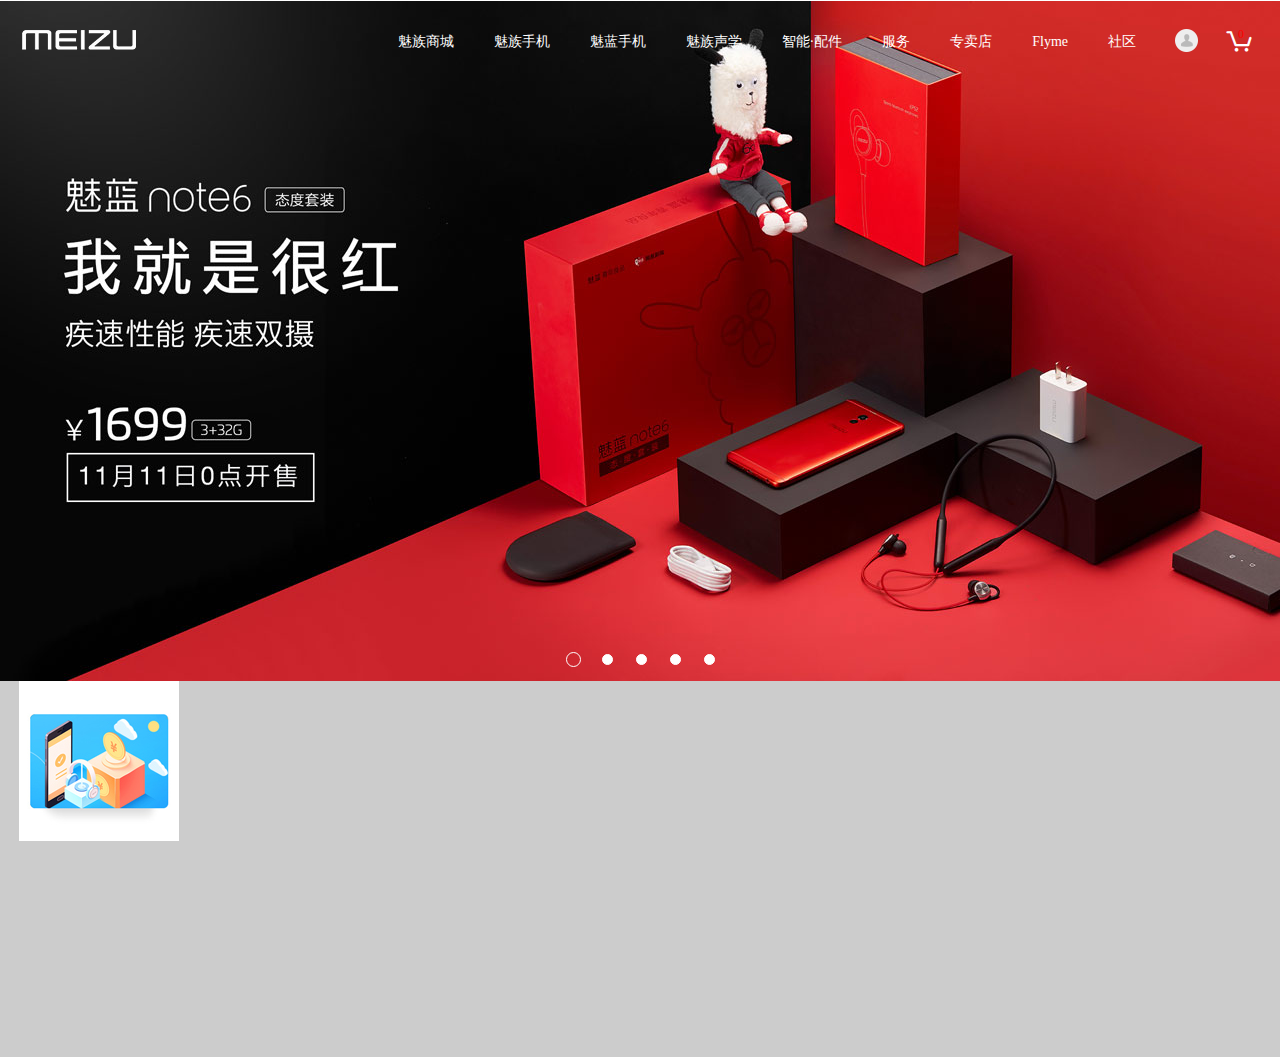
==== meizu/index.html @ d99a6452 "11.14" ====
<!DOCTYPE html>
<html>
	<head>
		<meta charset="UTF-8">
		<title>魅族官网-魅族智能手机官方网站</title>
		<link rel="stylesheet" type="text/css" href="css/index.css"/>
		<link rel="stylesheet" type="text/css" href="iconfont/iconfont.css">
	</head>
	<body>
		<!--banner-->
		<div id="banner">
			<div class="banner_con">
				<div id="banner_yd">
					<a href="#">
						<img src="images/banner1.jpg" alt="" />
					</a>
					<a href="#">
						<img src="images/banner2.jpg" alt=""/>
					</a>
					<a href="#">
						<img src="images/banner3.jpg" alt="" />
					</a>
					<a href="#">
						<img src="images/banner4.jpg" alt=""/>
					</a>
					<a href="#">
						<img src="images/banner5.jpg" alt="" />
					</a>
					<a href="#">
						<img src="images/banner1.jpg" alt="" />
					</a>
				</div>
				<div class="pagination">
					<span></span>
					<span></span>
					<span></span>
					<span></span>
					<span></span>
				</div>
				<div id="banner_nav">
					<h1 id="logo">
						<a href="#">
							<img src="images/logo.png" alt="" />
						</a>
					</h1>
					<ul id="nav">
						<li><a href="#">魅族商城</a></li>
						<li><a href="#">魅族手机</a></li>
						<li><a href="#">魅蓝手机</a></li>
						<li><a href="#">魅族声学</a></li>
						<li><a href="#">智能·配件</a></li>
						<li><a href="#">服务</a></li>
						<li><a href="#">专卖店</a></li>
						<li><a href="#">Flyme</a></li>
						<li><a href="#">社区</a></li>
					</ul>
					<div id="denglu">
						<a href="#">
							<img src="images/icon-user_90e5951.png" alt="" />
						</a>
					</div>
					<div id="shopcar">
						<a href="#">
							<i class="iconfont icon-gouwuche"></i>
							<em>0</em>
						</a>
					</div>
				</div>
			</div>
		</div>
		<!--con1-->
		<div id="con1">
			<div class="con1_con">
				<div id="con1_zjj">
					<img src="images/zjj.jpg" alt="" />
				</div>
			</div>
		</div>
	</body>
</html>
<script src="js/sport5.js"></script>
<script>
	var pa=document.getElementsByClassName("pagination")[0];
	var sp=pa.getElementsByTagName("span");
	var byd=document.getElementById("banner_yd");
	var time=null;
	var index=0;
	sp[0].className="visible";
	timer = setInterval(autoPlay,7000);
	function autoPlay(){
		index++;
 		startMove( byd , { "left" : -index*1920-339 },function(){
 			if( index == 5 ||byd.offsetLeft<=-9939){
 				byd.style.left = "-339px";
 				index = 0;
 			}
 		} );
 		for( var i = 0 ; i < sp.length ; i++ ){
 			sp[i].className = "";
 		}
 		//如果最后一张图进入可视区  让下标为0的文字高亮显示的
 		if(index>=5){
 			index=0;
 		}
 		sp[index].className = "visible";
 	}
</script>
---- meizu/css/index.css ----
@charset "UTF-8";

/*width:1242px*/

html,body,ul,li,ol,dl,dd,dt,p,h1,h2,h3,h4,h5,h6,form,fieldset,legend,img {
	margin: 0;
	padding: 0;
}

ul,ol,li {
	list-style: none;
}

a,u {
	text-decoration: none;
}

h1,h2,h3,h4,h5,h6 {
	font-size: 16px;
	font-weight: 100;
}

b,strong {
	font-weight: 100;
}

i,em {
	font-style: normal;
}

img {
	border: 0;
	display: block;
}

html,body {
	height: 100%;
}

.clearfix:after {
	content: ".";
	clear: both;
	height: 0;
	display: block;
	overflow: hidden;
	visibility: hidden;
}

.clearfix {
	zoom: 1;
}

html {
	background: #000;
}

.banner_con,.con1_con {
	width: 1242px;
	margin: 0 auto;
}


/*top*/

#banner {
	height: 680px;
	border-top: 1px solid #FFFFFF;
	overflow: hidden;
}

.banner_con {
	height: 679px;
	position: relative;
}

#banner_yd {
	position: absolute;
	width: 11520px;
	left: -339px;
}

#banner_yd a {
	display: block;
	float: left;
}

.banner_con #banner_nav {
	width: 1242px;
	height: 82px;
	position: absolute;
}

.banner_con #logo {
	display: block;
	width: 115px;
	height: 20px;
	position: absolute;
	left: 2px;
	top: 29px
}

.banner_con #logo a img {
	display: block;
	width: 100%;
	height: 100%;
	z-index: 20;
}

.banner_con #nav {
	position: absolute;
	right: 125px;
	top: 34px;
	height: 14px;
	float: right;
}

.banner_con #nav li {
	float: left;
}

.banner_con #nav li a {
	display: block;
	color: #fff;
	margin-left: 40px;
	height: 14px;
	font-size: 14px;
	line-height: 14px;
}

.banner_con #denglu {
	position: absolute;
	top: 28px;
	right: 64px;
	width: 22px;
	height: 22px;
}

.banner_con #shopcar {
	position: absolute;
	width: 23px;
	display: block;
	height: 21px;
	right: 12px;
	top: 26px;
}

.banner_con #shopcar a i {
	position: absolute;
	width: 23px;
	height: 21px;
	font-size: 26px;
	display: block;
	z-index: 20;
	color: #fff;
}

.banner_con #shopcar a em {
	font-size: 12px;
	position: absolute;
	top: 0;
	left: 12px;
	color: #ff0000;
}

.pagination {
	position: absolute;
	width: 520px;
	left: 365px;
	height: 20px;
	bottom: 13px;
}

.pagination span {
	position: absolute;
	bottom: 2px;
	display: block;
	width: 9px;
	height: 9px;
	border-radius: 50%;
	border: 1px solid #fff;
	background: #fff;
}

.pagination span:nth-of-type(1) {
	left: 184px;
}

.pagination span:nth-of-type(2) {
	left: 218px;
}

.pagination span:nth-of-type(3) {
	left: 252px;
}

.pagination span:nth-of-type(4) {
	left: 286px;
}

.pagination span:nth-of-type(5) {
	left: 320px;
}

.pagination .visible {
	width: 13px;
	height: 13px;
	border-radius: 50%;
	border: 1px solid #fff;
	background: rgba(0, 0, 0, 0);
	margin-left: -2px;
	margin-bottom: -2px;
}


/*con1*/
#con1{
	height: 376px;
	background: #ccc;
}
#con1 #con1_zjj{
	width: 160px;
	height: 160px;
}
---- meizu/iconfont/iconfont.css ----
@font-face {font-family: "iconfont";
  src: url('iconfont.eot?t=1510580355378'); /* IE9*/
  src: url('iconfont.eot?t=1510580355378#iefix') format('embedded-opentype'), /* IE6-IE8 */
  url('[data-uri]') format('woff'),
  url('iconfont.ttf?t=1510580355378') format('truetype'), /* chrome, firefox, opera, Safari, Android, iOS 4.2+*/
  url('iconfont.svg?t=1510580355378#iconfont') format('svg'); /* iOS 4.1- */
}

.iconfont {
  font-family:"iconfont" !important;
  font-size:16px;
  font-style:normal;
  -webkit-font-smoothing: antialiased;
  -moz-osx-font-smoothing: grayscale;
}

.icon-gouwuche:before { content: "\e606"; }
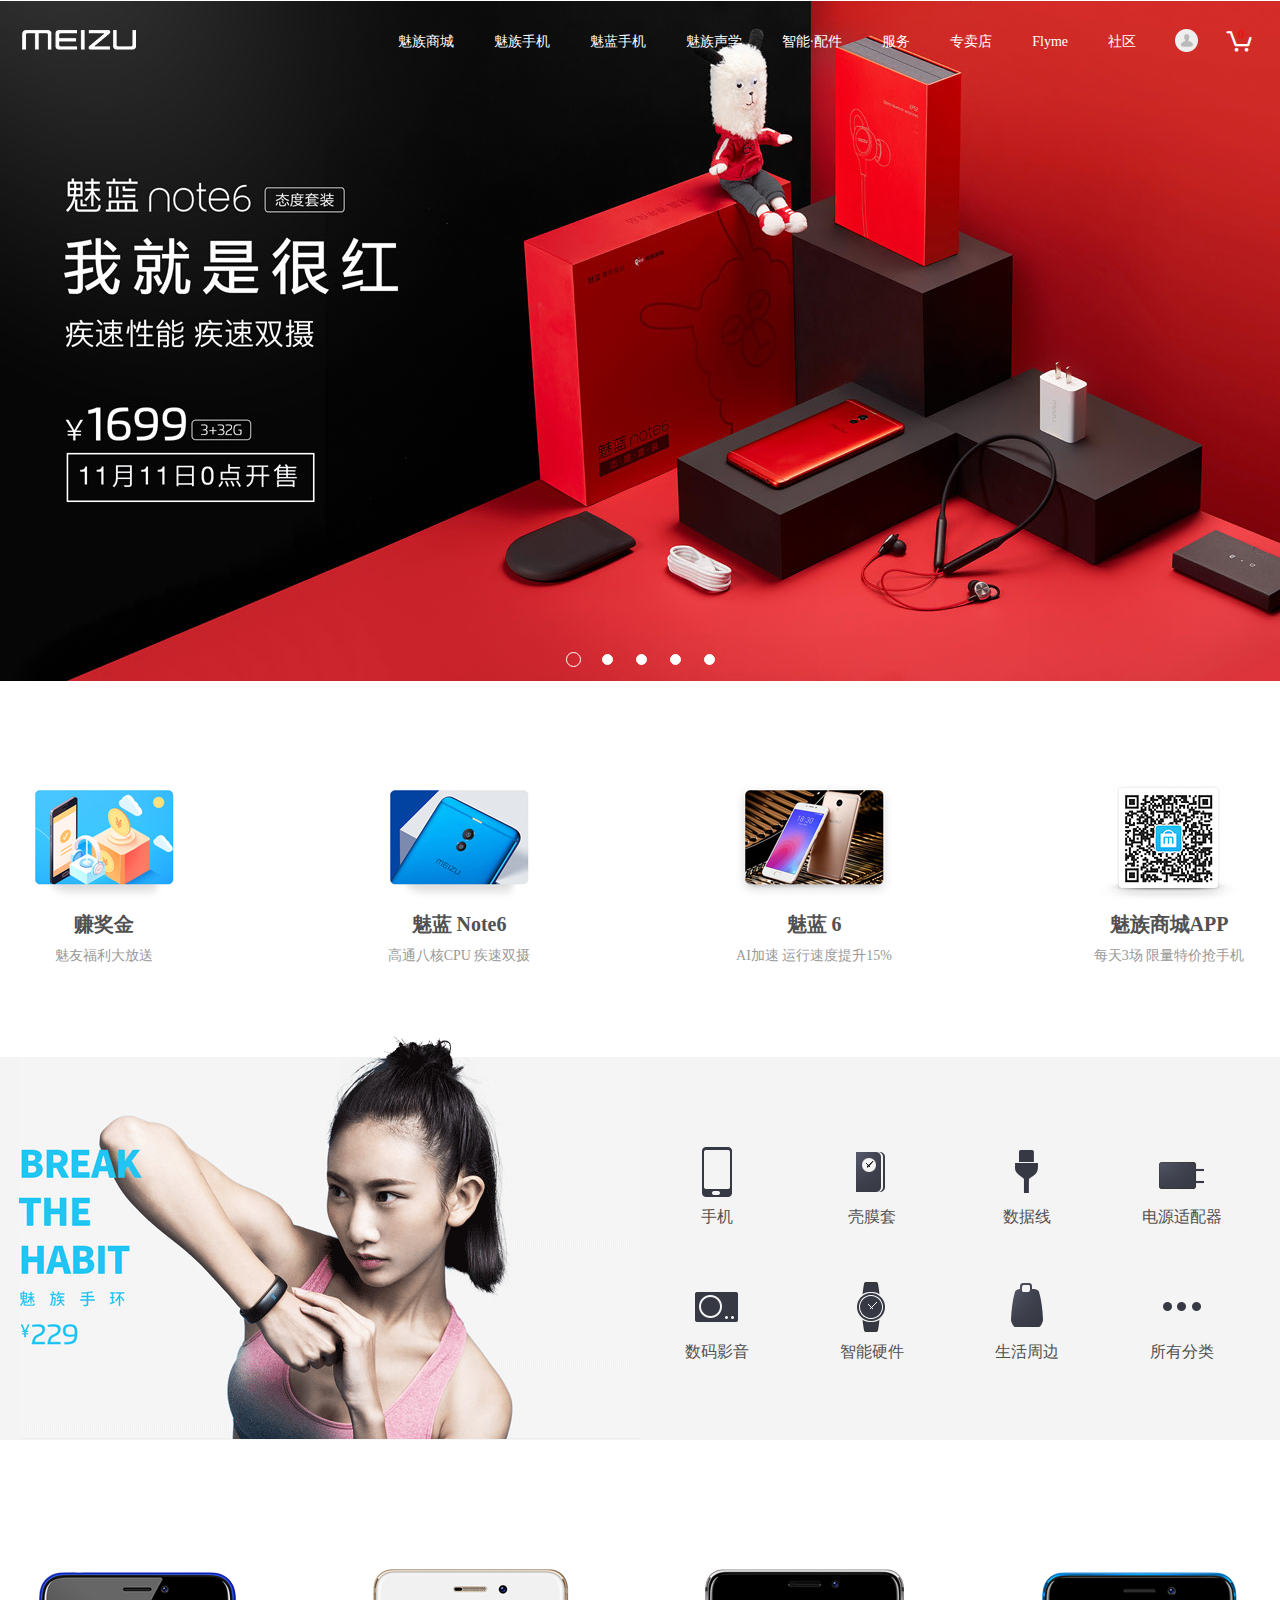
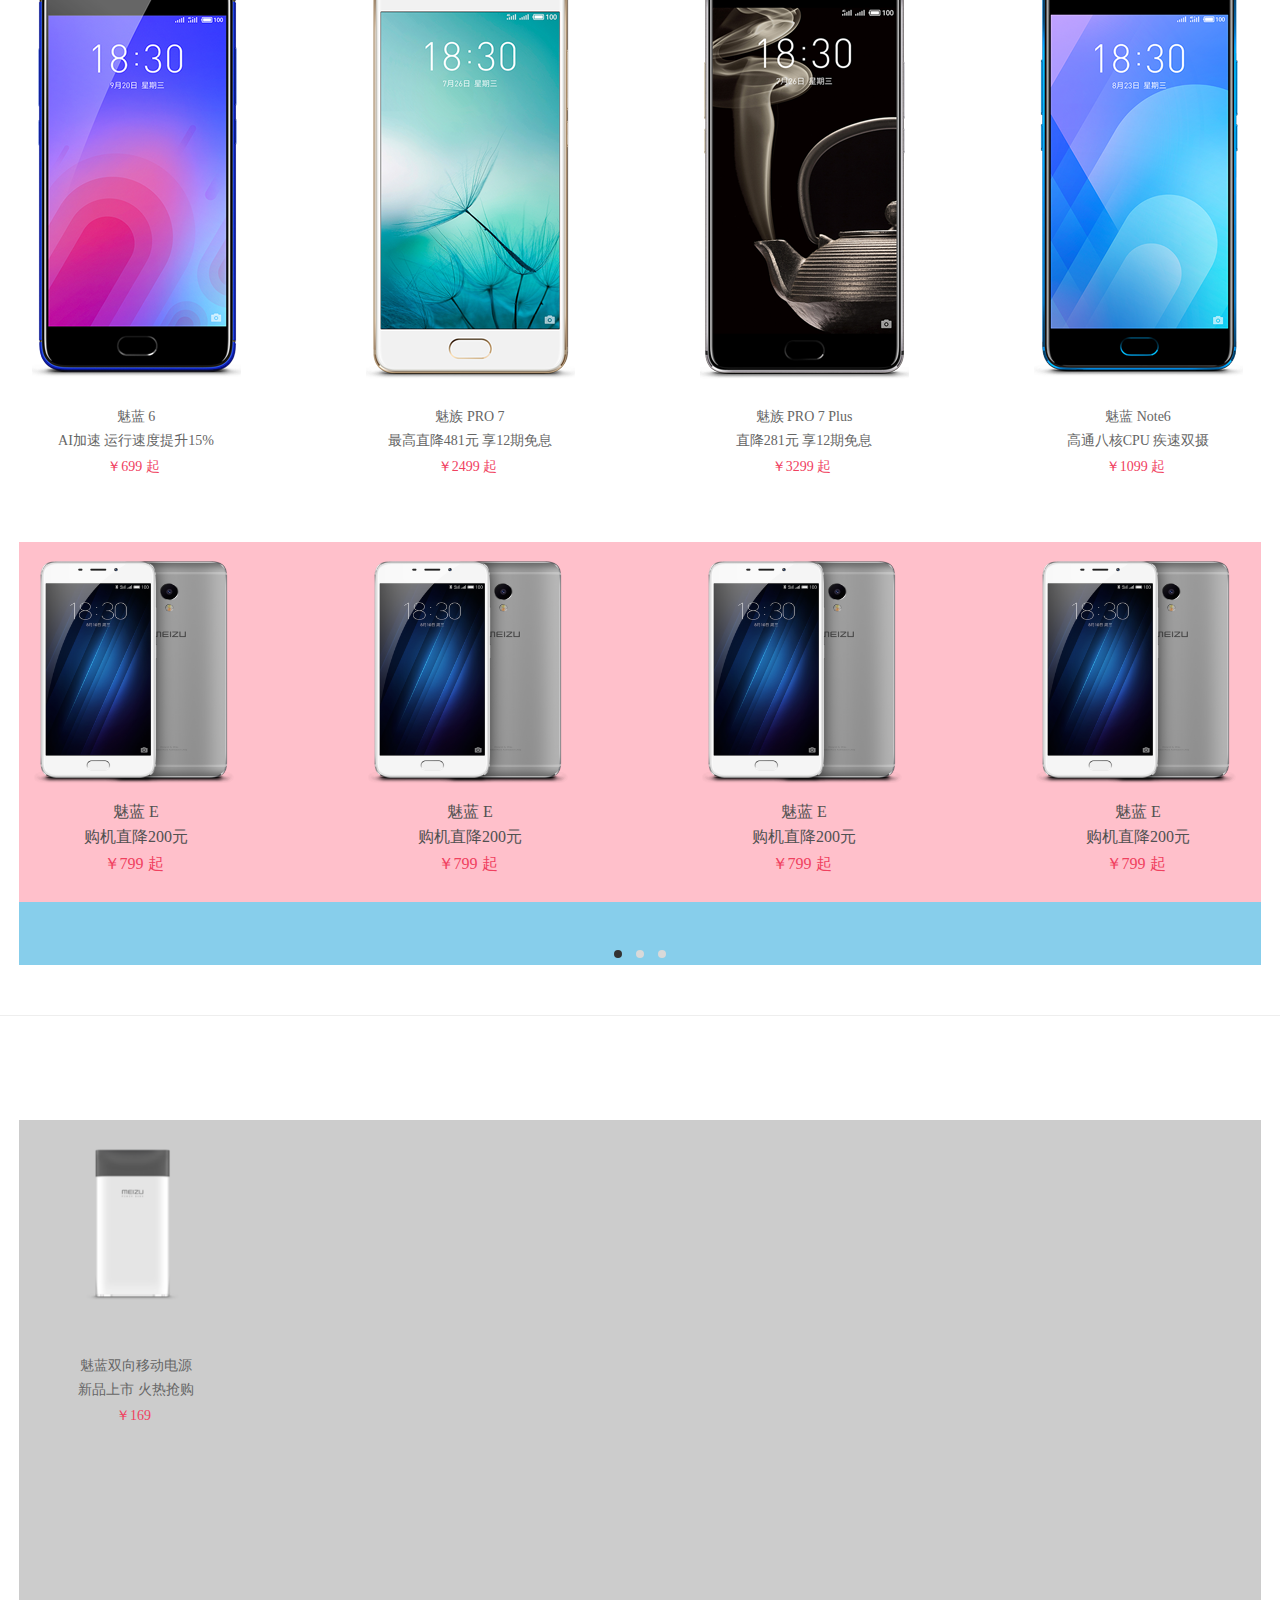
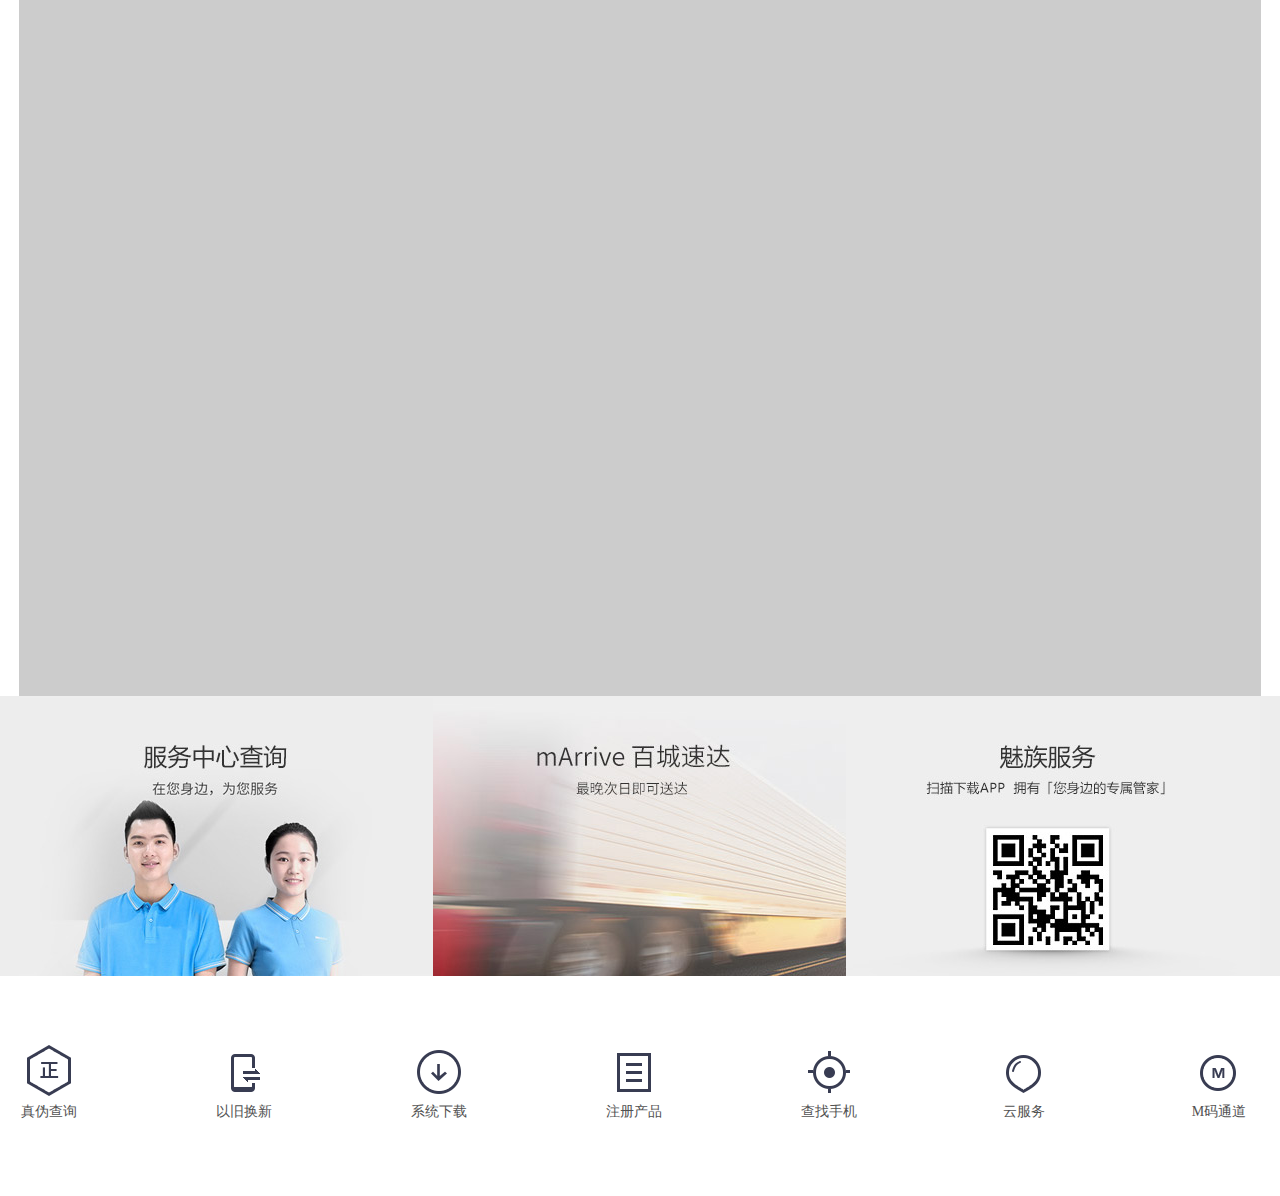
==== commit 9d8b8ee4: "修改" ====
--- a/meizu/index.html
+++ b/meizu/index.html
@@ -69,16 +69,248 @@
 			</div>
 		</div>
 		<!--con1-->
-		<div id="con1">
-			<div class="con1_con">
-				<div id="con1_zjj">
-					<img src="images/zjj.jpg" alt="" />
-				</div>
+		<div id="con1" class="clearfix">
+			<div class="con1_con clearfix">
+				<div class="pt clearfix">
+					<div class="pt_wrapper clearfix">
+						<div class="con1_con1">
+							<a href="#">
+								<img src="images/zjj.jpg" alt="" />
+								<h4>赚奖金</h4>
+								<span>魅友福利大放送</span>
+							</a>
+						</div>
+						<div class="con1_con2">
+							<a href="#">
+								<img src="images/mlnote6.jpg" alt="" />
+								<h4>魅蓝 Note6</h4>
+								<span>高通八核CPU 疾速双摄</span>
+							</a>
+						</div>
+						<div class="con1_con3">
+							<a href="#">
+								<img src="images/ml6.jpg" alt="" />
+								<h4>魅蓝 6</h4>
+								<span>AI加速 运行速度提升15%</span>
+							</a>
+						</div>
+						<div class="con1_con4">
+							<a href="#">
+								<img src="images/appewm.jpg" alt="" />
+								<h4>魅族商城APP</h4>
+								<span>每天3场 限量特价抢手机</span>
+							</a>
+						</div>
+					</div>
+				</div>
+			</div>
+		</div>
+		
+		<!--分类-->
+		<div id="classify">
+			<div class="classify_con">
+				<div class="classify_left">
+					<a href="#">
+						<img src="images/mzsh.png" alt="" />
+					</a>
+				</div>
+				<div class="classify_right">
+					<ul>
+						<li><a href="#"><img src="images/sj.png" alt="" /><span>手机</span></a></li>
+						<li><a href="#"><img src="images/kmt.png" alt="" /><span>壳膜套</span></a></li>
+						<li><a href="#"><img src="images/sjx.png" alt="" /><span>数据线</span></a></li>
+						<li><a href="#"><img src="images/dyspq.png" alt="" /><span>电源适配器</span></a></li>
+						<li><a href="#"><img src="images/smyy.png" alt="" /><span>数码影音</span></a></li>
+						<li><a href="#"><img src="images/znyj.png" alt="" /><span>智能硬件</span></a></li>
+						<li><a href="#"><img src="images/shzb.png" alt="" /><span>生活周边</span></a></li>
+						<li><a href="#"><img src="images/sl.png" alt="" /><span>所有分类</span></a></li>
+					</ul>
+				</div>
+			</div>
+		</div>
+		<!--static_phone-->
+		<div id="static_phone" class="clearfix">
+			<div class="static_phone_con clearfix">
+				<ul class="clearfix">
+					<li>
+						<a href="#">
+							<div class="phone_img">
+								<img class="bm" src="images/ml6bm.png" alt="" />
+								<img class="zm" src="images/ml6zm.png" alt="" />
+							</div>
+							<div class="phone_info">
+								<span>魅蓝 6</span>
+								<span>AI加速  运行速度提升15%</span>
+								<em>￥699 起</em>
+							</div>
+						</a>
+					</li>
+					<li>
+						<a href="#">
+							<div class="phone_img">
+								<img class="bm" src="images/mzpro7bm.png" alt="" />
+								<img class="zm" src="images/mzpro7zm.png" alt="" />
+							</div>
+							<div class="phone_info">
+								<span>魅族 PRO 7</span>
+								<span>最高直降481元 享12期免息</span>
+								<em>￥2499 起</em>
+							</div>
+						</a>
+					</li>
+					<li>
+						<a href="#">
+							<div class="phone_img">
+								<img class="bm" src="images/mzpro7plusbm.png" alt="" />
+								<img class="zm" src="images/mzpro7pluszm.png" alt="" />
+							</div>
+							<div class="phone_info">
+								<span>魅族 PRO 7 Plus</span>
+								<span>直降281元 享12期免息</span>
+								<em>￥3299 起</em>
+							</div>
+						</a>
+					</li>
+					<li >
+						<a href="#" id="mr0">
+							<div class="phone_img">
+								<img class="bm" src="images/mlnote6bm.png" alt="" />
+								<img class="zm" src="images/mlnote6zm.png" alt="" />
+							</div>
+							<div class="phone_info">
+								<span>魅蓝 Note6</span>
+								<span>高通八核CPU 疾速双摄</span>
+								<em>￥1099 起</em>
+							</div>
+						</a>
+					</li>
+				</ul>
+			</div>
+		</div>
+		<!--find_phone-->
+		<div id="find_phone" class="clearfix">
+			<div class="find_phone_con clearfix">
+				<div class="find_phone_con_top">
+					<div class="top1">
+						<a href="#">
+							<div class="phone_info">
+								<div>
+									<img src="images/mle.png" alt="" />
+								</div>
+								<span>魅蓝 E</span>
+								<span>购机直降200元</span>
+								<em>￥799 起</em>
+							</div>
+						</a>
+						<a href="#">
+							<div class="phone_info">
+								<div>
+									<img src="images/mle.png" alt="" />
+								</div>
+								<span>魅蓝 E</span>
+								<span>购机直降200元</span>
+								<em>￥799 起</em>
+							</div>
+						</a>
+						<a href="#">
+							<div class="phone_info">
+								<div>
+									<img src="images/mle.png" alt="" />
+								</div>
+								<span>魅蓝 E</span>
+								<span>购机直降200元</span>
+								<em>￥799 起</em>
+							</div>
+						</a>
+						<a href="#" class="mr0">
+							<div class="phone_info">
+								<div>
+									<img src="images/mle.png" alt="" />
+								</div>
+								<span>魅蓝 E</span>
+								<span>购机直降200元</span>
+								<em>￥799 起</em>
+							</div>
+						</a>
+					</div>
+					<div class="top2">
+						<a href="#"></a>
+						<a href="#"></a>
+						<a href="#"></a>
+						<a href="#" class="mr0"></a>
+					</div>
+					<div class="top3">
+						<a href="#"></a>
+						<a href="#"></a>
+						<a href="#"></a>
+						<a href="#" class="mr0"></a>
+					</div>
+				</div>
+				<div class="find_phone_con_bottom">
+					<span class="show"></span>
+					<span></span>
+					<span></span>
+				</div>
+			</div>
+		</div>
+		<!--product-->
+		<div id="product" class="clearfix">
+			<div class="product_con clearfix">
+				<ul>
+					<li>
+						<a href="#">
+							<div>
+								<img class="zm" src="images/pro1.png" alt="" />
+								<img class="bm" src="images/pro1.jpg" alt="" />
+							</div>
+							<div class="phone_info">
+								<span>魅蓝双向移动电源</span>
+								<span>新品上市 火热抢购</span>
+								<em>￥169</em>
+							</div>
+						</a>
+					</li>
+				</ul>
+			</div>
+		</div>
+		<!--service-->
+		<div id="service" class="clearfix">
+			<div class="service_con clearfix">
+				<div class="service_conL">
+					<a href="#">
+						<img src="images/serviceL.jpg" alt="" />
+					</a>
+				</div>
+				<div class="service_conC">
+					<a href="#">
+						<img src="images/serviceC.jpg" alt="" />
+					</a>
+				</div>
+				<div class="service_conR">
+					<a href="#">
+						<img src="images/serviceR.jpg" alt="" />
+					</a>
+				</div>
+			</div>
+		</div>
+		<!--tb-->
+		<div id="tb">
+			<div class="tb_con">
+				<ul>
+					<li><a href="#"><img src="images/tb1.png" alt="" /><span>真伪查询</span></a></li>
+					<li><a href="#"><img src="images/tb2.png" alt="" /><span>以旧换新</span></a></li>
+					<li><a href="#"><img src="images/tb3.png" alt="" /><span>系统下载</span></a></li>
+					<li><a href="#"><img src="images/tb4.png" alt="" /><span>注册产品</span></a></li>
+					<li><a href="#"><img src="images/tb5.png" alt="" /><span>查找手机</span></a></li>
+					<li><a href="#"><img src="images/tb6.png" alt="" /><span>云服务</span></a></li>
+					<li class="mr0"><a href="#"><img src="images/tb7.png" alt="" /><span>M码通道</span></a></li>
+				</ul>
 			</div>
 		</div>
 	</body>
 </html>
 <script src="js/sport5.js"></script>
+<script src="js/jquery-1.11.1.min.js"></script>
 <script>
 	var pa=document.getElementsByClassName("pagination")[0];
 	var sp=pa.getElementsByTagName("span");
--- a/meizu/css/index.css
+++ b/meizu/css/index.css
@@ -50,11 +50,7 @@
 	zoom: 1;
 }
 
-html {
-	background: #000;
-}
-
-.banner_con,.con1_con {
+.banner_con,.con1_con,.classify_con,.static_phone_con,.find_phone_con,.product_con,.service_con,.tb_con{
 	width: 1242px;
 	margin: 0 auto;
 }
@@ -214,10 +210,343 @@
 
 /*con1*/
 #con1{
-	height: 376px;
+	min-height: 376px;
+	_height:376px;
+}
+#con1 .con1_con{
+	min-height: 376px;
+	_height:376px;
+}
+.pt{
+	min-height: 300px;
+	_height:300px;
+	padding-top: 76px;
+}
+.pt_wrapper{
+	min-height: 300px;
+	_height:300px;
+}
+.pt_wrapper div{
+	width: 170px;
+	height: 300px;
+	margin-right: 185px;
+	float: left;
+	text-align: center;
+}
+.pt_wrapper img{
+	margin-left: 5px;
+}
+.pt_wrapper h4{
+	margin-top: -6px;
+	margin-bottom: 8px;
+	font-size: 20px;
+    font-weight: 700;
+    color:#515151;
+}
+.pt_wrapper span{
+	color:#999;
+	font-size: 14px;
+}
+.pt_wrapper .con1_con4{
+	margin-right: 0;
+}
+
+/*分类*/
+#classify{
+	height: 383px;
+	background: #f4f4f4;
+}
+.classify_con{
+	height: 383px;
+}
+.classify_left{
+	position: relative;
+	width: 620px;
+	height: 383px;
+	float: left;
+}
+.classify_left a{
+	display: block;
+	width: 620px;
+	height: 383px;
+}
+.classify_left img{
+	position: absolute;
+	width: 620px;
+	height: 410px;
+	bottom:1px;
+}
+.classify_right{
+	width: 620px;
+	height: 360px;
+	float: left;
+}
+.classify_right ul{
+	padding-top: 90px;
+	width: 620px;
+	height: 270px;
+}
+.classify_right ul li{
+	float: left;
+	width: 155px;
+	height: 135px;
+}
+.classify_right ul li a{
+	display: block;
+	margin: 0 auto;
+	width: 80px;
+	height: 81px;
+	text-align: center;
+}
+.classify_right ul li a img{
+	margin: 0 15px 10px;
+}
+.classify_right ul li a span{
+	color:#515151;
+}
+
+/*static_phone*/
+#static_phone{
+	min-height: 637px;
+	_height:637px;
+}
+.static_phone_con{
+	padding-top: 104px;
+	height: 533px;
+}
+.static_phone_con ul{
+	min-height:533px;
+	_height:533px;
+}
+.static_phone_con ul li{
+	float: left;
+	height: 533px;
+	text-align: center;
+}
+.static_phone_con ul li a{
+	display: block;
+	position: relative;
+	width: 234px;
+	height: 533px;
+	float: left;
+	margin-right: 100px;
+}
+.static_phone_con ul li #mr0{
+	margin-right: 0;
+}
+.static_phone_con ul li a .phone_img{
+	position: relative;
+	width: 208px;
+    height: 435px;
+    margin: 0 auto;
+}
+.static_phone_con ul li a img{
+	position: absolute;
+	display: block;
+	left:0;
+	bottom:0;
+}
+.static_phone_con ul li a .phone_info{
+	line-height: 20px;
+    color: #666;
+    font-size: 14px;
+    padding-top: 28px;
+}
+.static_phone_con ul li a .phone_info span{
+	display: block;
+	margin-bottom: 4px;
+}
+.static_phone_con ul li a .phone_info em{
+	display: block;
+	color:#f0415f;
+	padding-top: 2px;
+	text-indent: -5px;
+}
+
+/*find_phone*/
+#find_phone{
+	min-height: 423px;
+	_height:423px;
+	padding-top: 65px;
+	padding-bottom: 50px;
+}
+.find_phone_con{
+	min-height: 423px;
+	_height:423px;
+	background: skyblue;
+}
+.find_phone_con_top{
+	height: 360px;
+	background: pink;
+}
+.find_phone_con_top .phone_info{
+	text-align: center;
+}
+.find_phone_con_top .phone_info div{
+	position: relative;
+	height: 260px;
+    width: 200px;
+    margin: 0 auto;
+}
+.find_phone_con_top a{
+	display: block;
+	position: relative;
+    float: left;
+    margin-right: 100px;
+    width: 234px;
+    color:#515151;
+}
+.find_phone_con_top a img{
+	display: block;
+    height: 260px;
+    width: 280px;
+    position: absolute;
+    top: -6px;
+    margin-left: -140px;
+    left: 50%;
+}
+.find_phone_con_top a span{
+	display: block;
+	margin-bottom: 4px;
+}
+.find_phone_con_top .mr0{
+	margin-right: 0;
+}
+.find_phone_con_top em{
+	display: block;
+	color:#f0415f;
+	padding-top: 2px;
+	text-indent: -5px;
+}
+.find_phone_con_bottom{
+	margin-top: 42px;
+	height: 21px;
+    text-align: center;
+}
+.find_phone_con_bottom span{
+	display: inline-block;
+	background: #d9d9d9;
+    width: 8px;
+    height: 8px;
+    border-radius: 50%;
+    margin: 0 5px;
+}
+.find_phone_con_bottom .show{
+	background: #333;
+}
+/*product*/
+#product{
+	min-height: 1280px;
+	_height:1280px;
+	border-top:1px solid #eee ;	
+}
+.product_con{
+	min-height: 1176px;
+	_height:1176px;
+	padding-top: 104px;
+}
+.product_con ul{
+	height: 1176px;
 	background: #ccc;
 }
-#con1 #con1_zjj{
-	width: 160px;
-	height: 160px;
-}
+.product_con ul li{
+	text-align: center;
+    float: left;
+    margin-bottom: 80px;
+}
+.product_con ul li a{
+	position: relative;
+    float: left;
+    margin-right: 100px;
+    width: 234px;
+    color:#515151;
+}
+.product_con ul li a img{
+	display: block;
+	width: 208px;
+    border-radius: 5px;
+    transition: opacity .3s .1s;
+}
+.product_con ul li a .zm{
+	position: relative;
+	left: 12px;
+}
+.product_con ul li a .bm{
+	position: absolute;
+    left: 12px;
+    top: 0;
+    opacity: 0;
+}
+.product_con ul li a .phone_info{
+	line-height: 20px;
+    color: #666;
+    font-size: 14px;
+    padding-top: 28px;
+}
+.product_con ul li a .phone_info span{
+	display: block;
+	margin-bottom: 4px;
+}
+.product_con ul li a .phone_info em{
+    display: block;
+    padding-top: 2px;
+    color: #f0415f;
+    text-indent: -5px; 
+}
+/*service*/
+#service{
+	height: 280px;
+	background: #ededed;
+}
+.service_con{
+	height: 280px;
+	background: #ededed;
+}
+.service_con div{
+	float: left;
+    width: 33.3%;
+    height: 280px;
+    overflow: hidden;
+}
+.service_con div a{
+	position: relative;
+    display: block;
+    height: 100%;
+    width: 100%;
+}
+.service_con div a img{
+	position: absolute;
+	top: 0;
+    left: 50%;
+    width: 640px;
+    margin-left: -320px;
+}
+
+/*tb*/
+#tb{
+	height: 220px;
+}
+.tb_con{
+	height: 87px;
+	padding: 66px 0;
+}
+.tb_con ul{
+	height: 87px;
+}
+.tb_con ul li{
+	float: left;
+	width: 60px;
+	height: 87px;
+    margin-right: 135px;
+}
+.tb_con ul li a{
+	color: #515151;
+	display: block;
+	text-align: center;
+}
+.tb_con ul li span{
+	font-size:14px;
+}
+.tb_con ul .mr0{
+	margin-right: 0;
+}
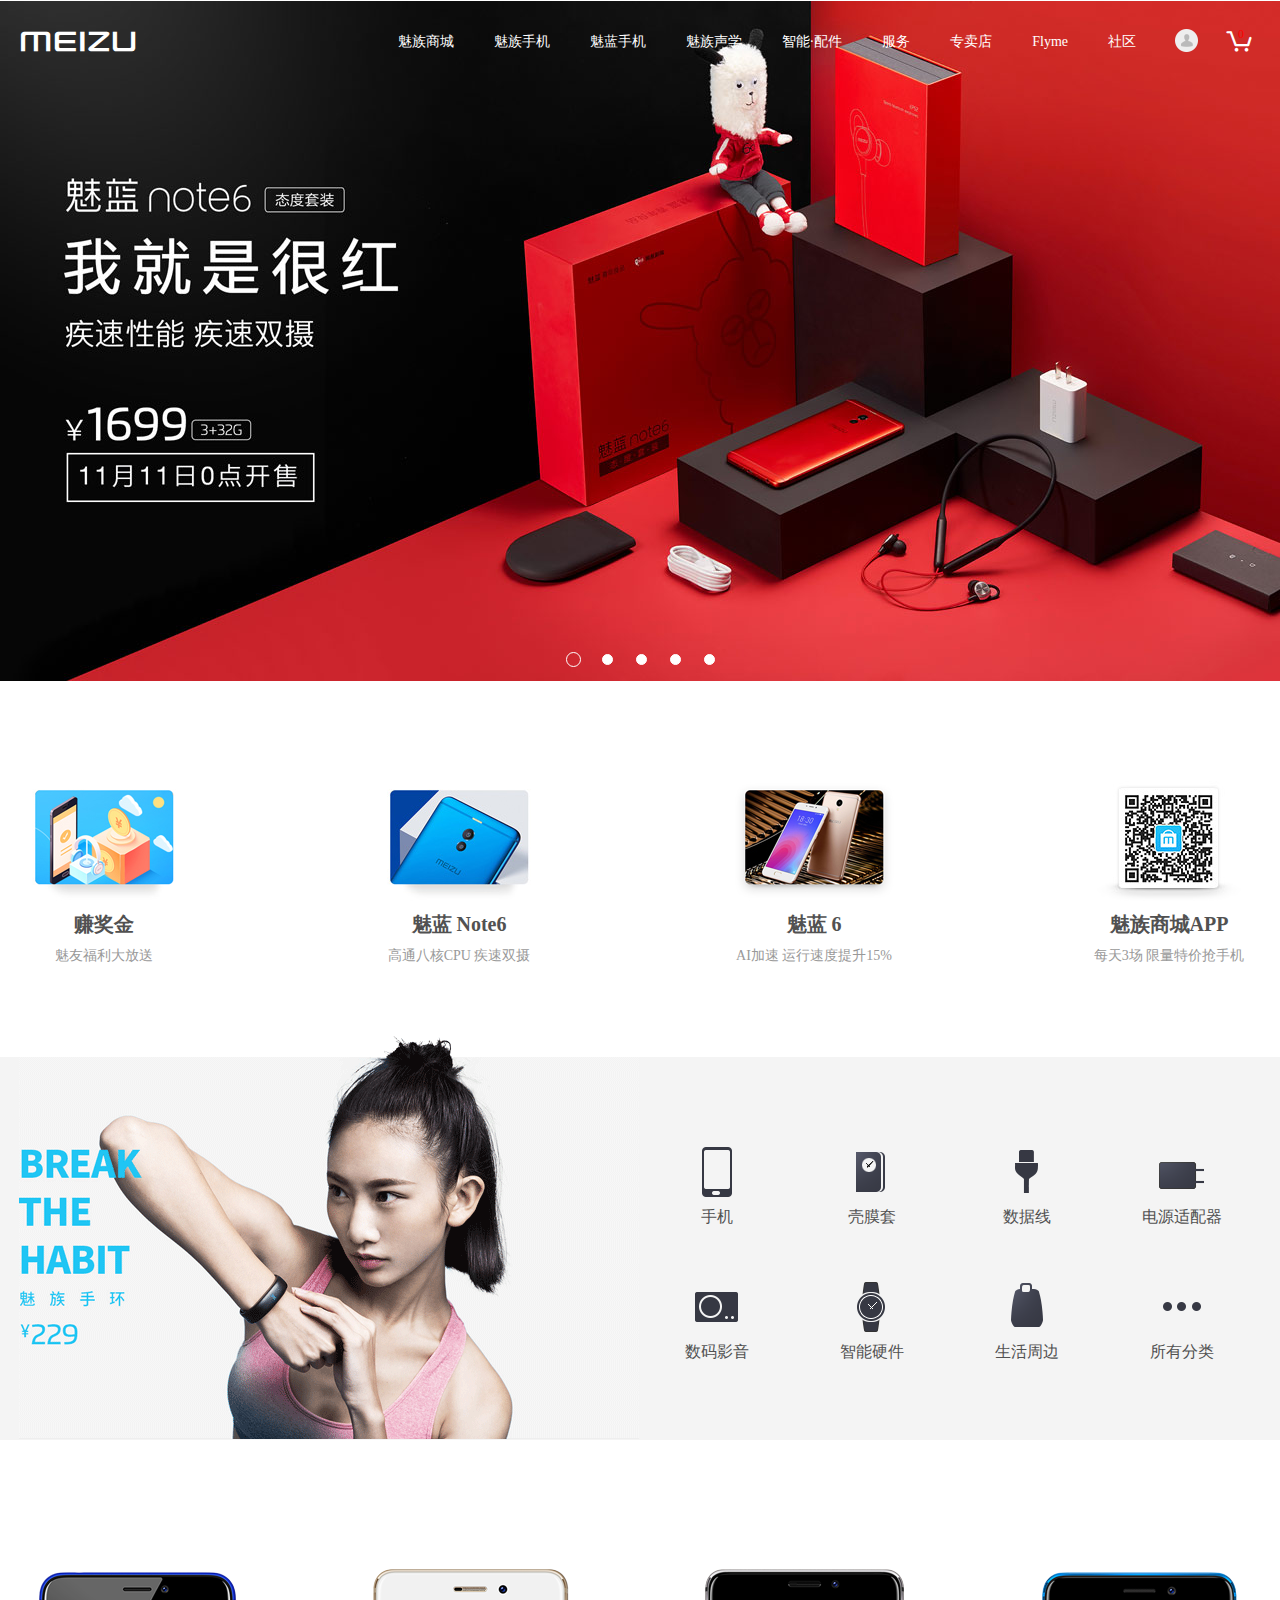
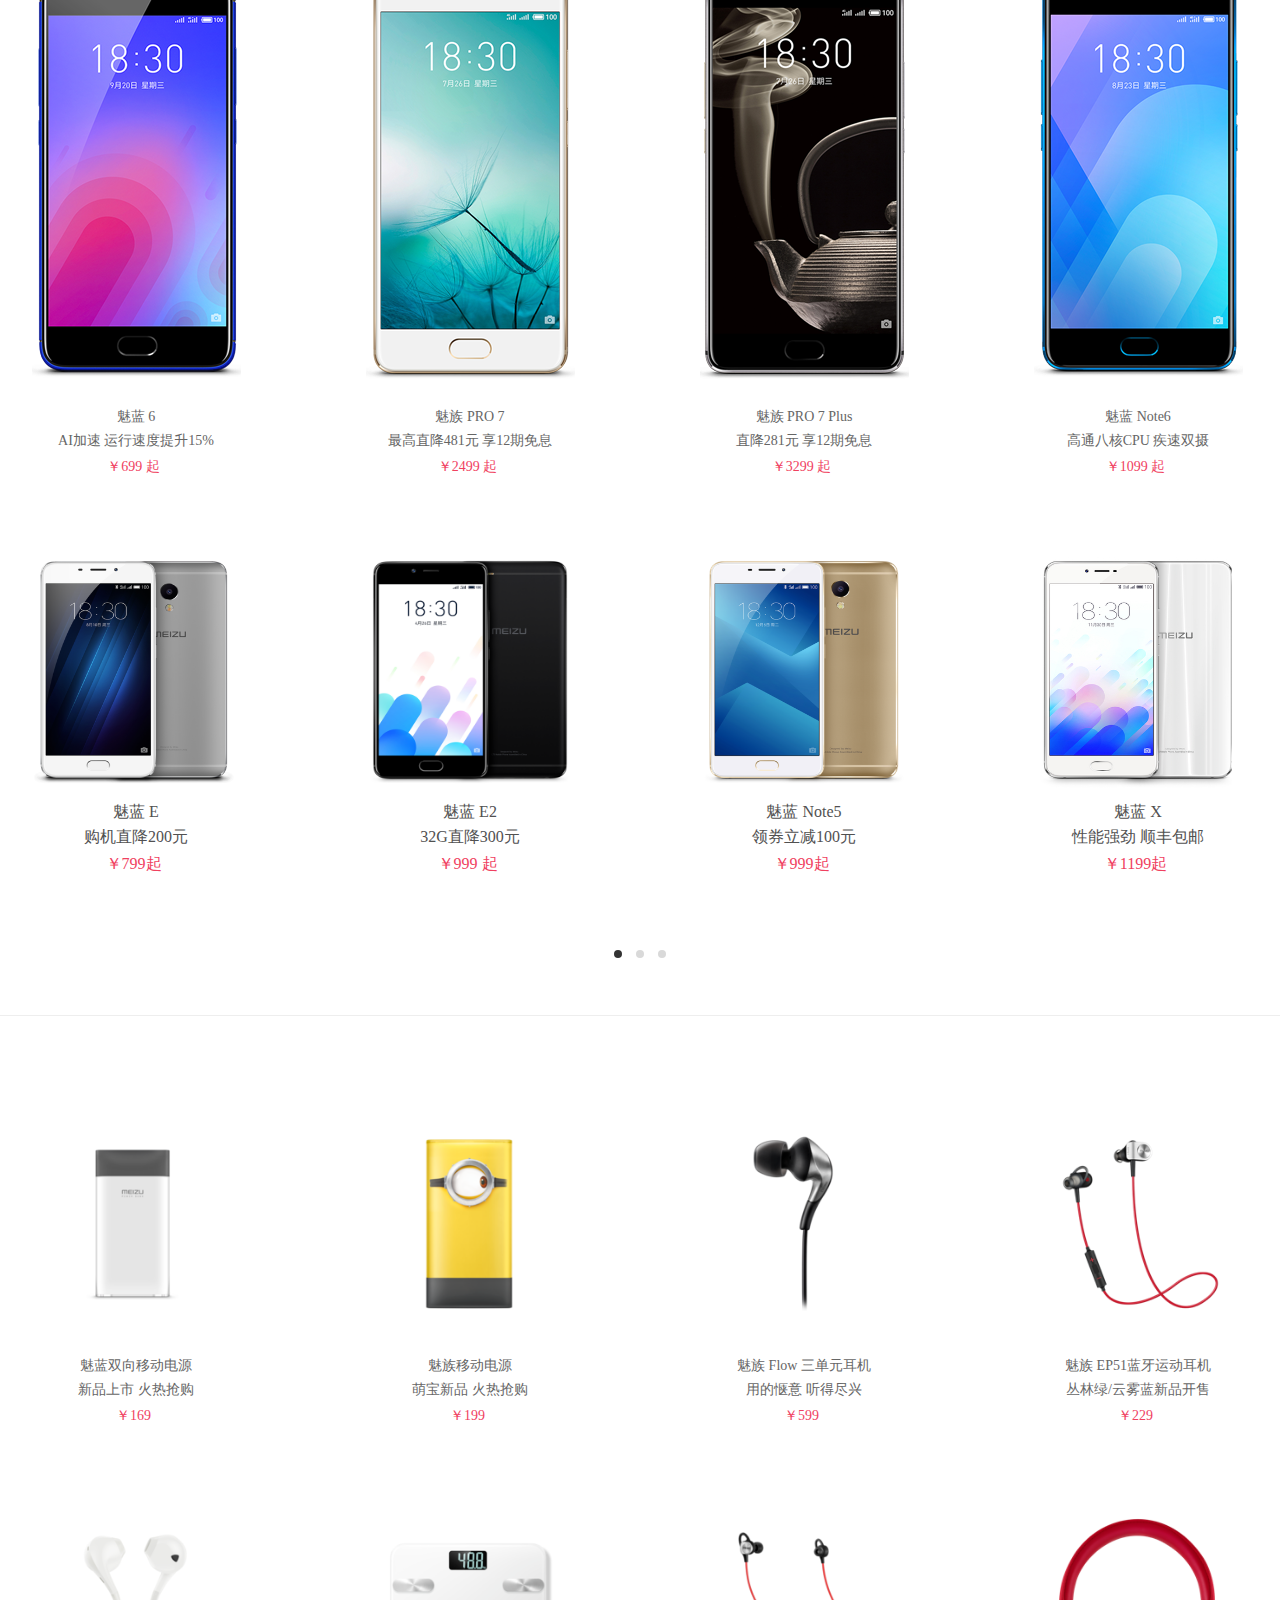
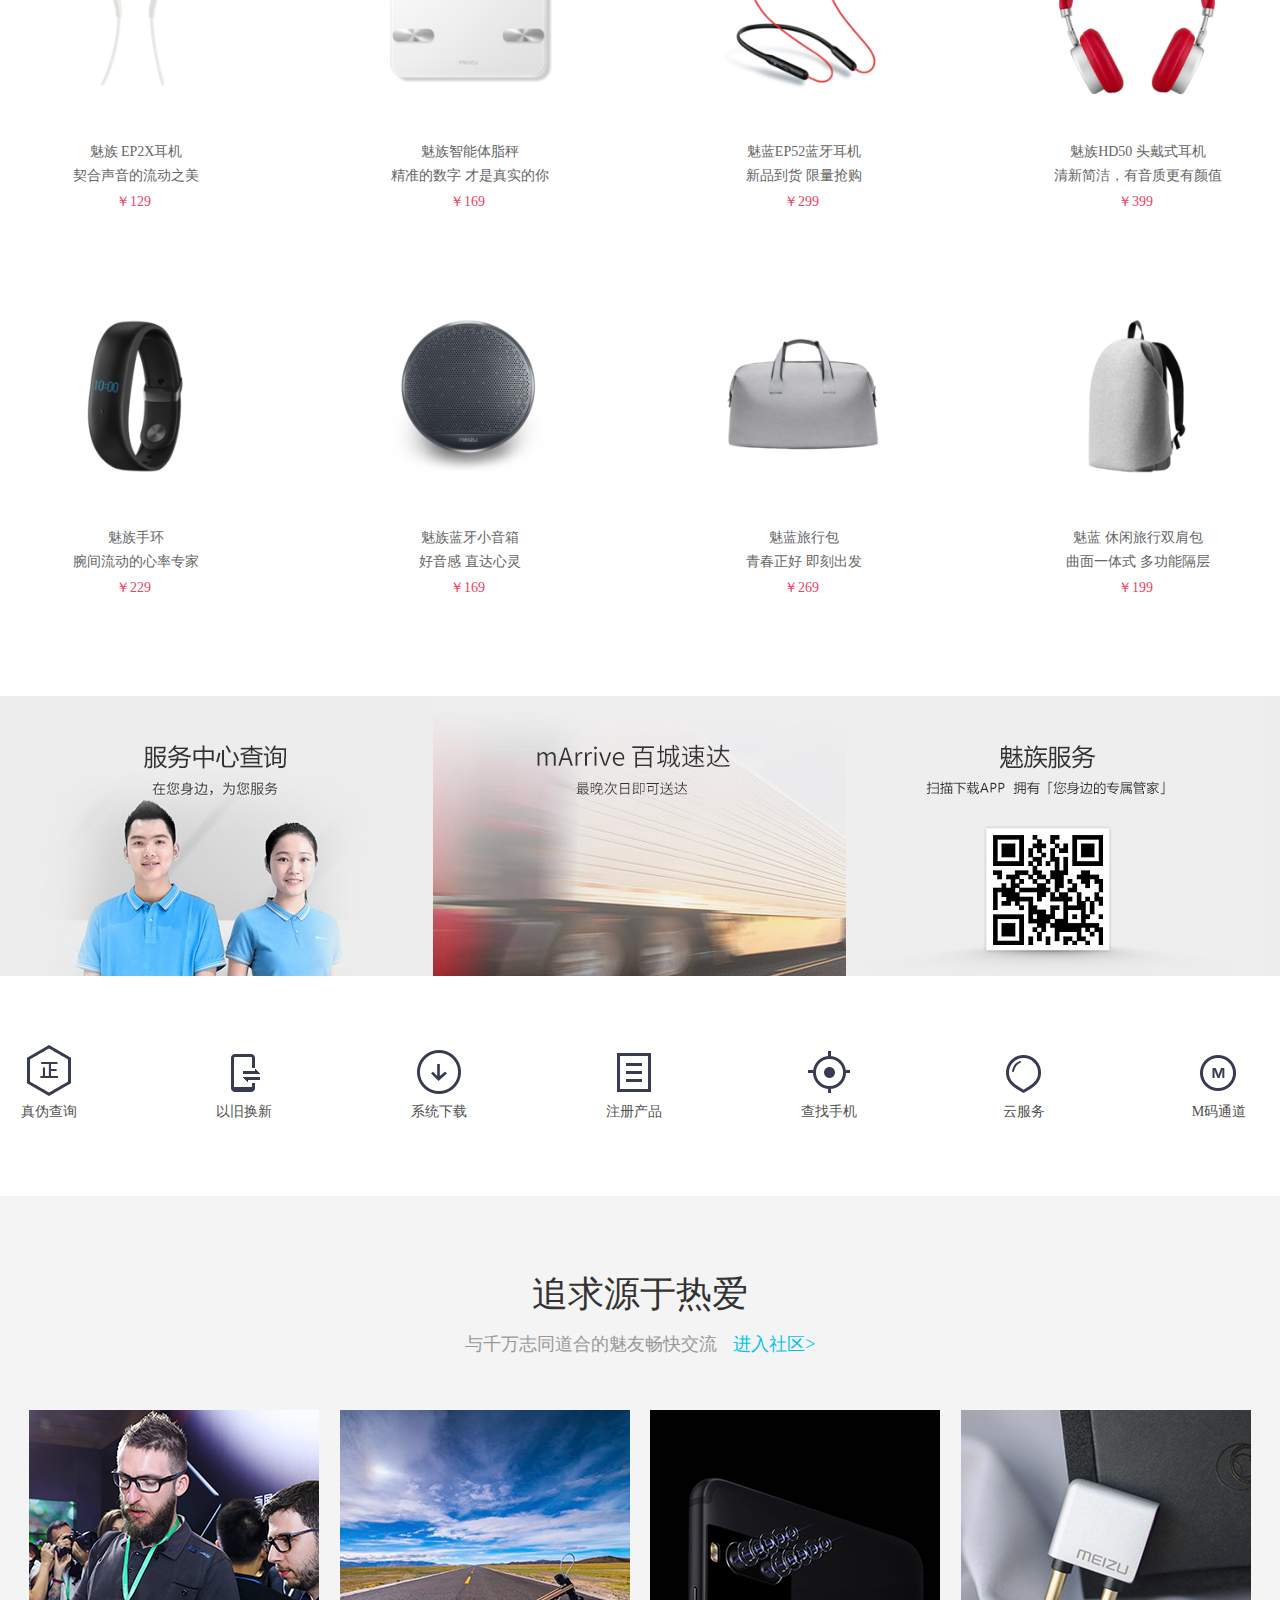
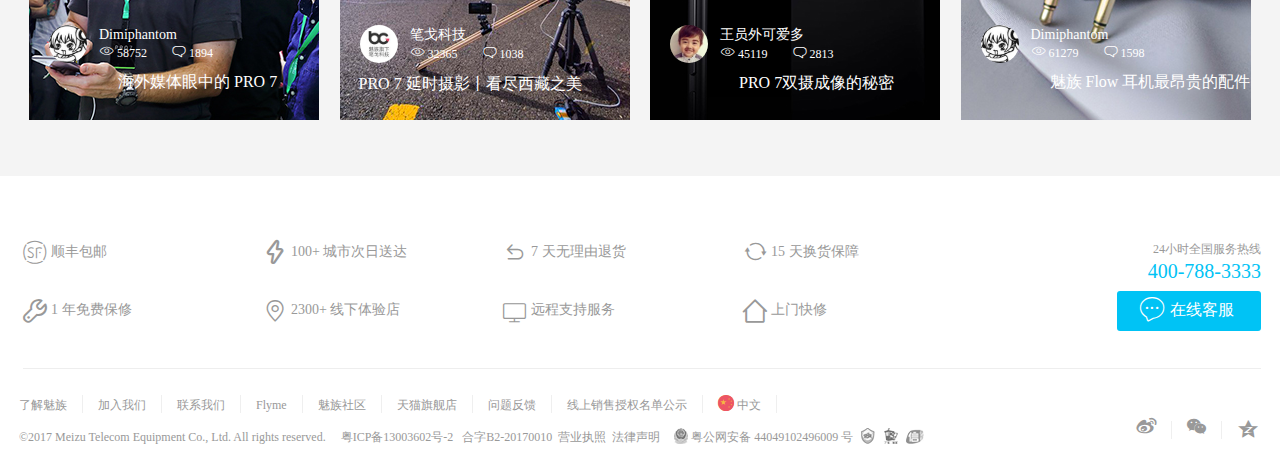
==== commit a5ac34a3: "修改" ====
--- a/meizu/index.html
+++ b/meizu/index.html
@@ -1,32 +1,34 @@
 <!DOCTYPE html>
 <html>
+
 	<head>
 		<meta charset="UTF-8">
 		<title>魅族官网-魅族智能手机官方网站</title>
-		<link rel="stylesheet" type="text/css" href="css/index.css"/>
+		<link rel="stylesheet" type="text/css" href="css/index.css" />
 		<link rel="stylesheet" type="text/css" href="iconfont/iconfont.css">
 	</head>
+
 	<body>
 		<!--banner-->
 		<div id="banner">
 			<div class="banner_con">
 				<div id="banner_yd">
-					<a href="#">
+					<a href="javascript:void(0);">
 						<img src="images/banner1.jpg" alt="" />
 					</a>
-					<a href="#">
-						<img src="images/banner2.jpg" alt=""/>
-					</a>
-					<a href="#">
+					<a href="javascript:void(0);">
+						<img src="images/banner2.jpg" alt="" />
+					</a>
+					<a href="javascript:void(0);">
 						<img src="images/banner3.jpg" alt="" />
 					</a>
-					<a href="#">
-						<img src="images/banner4.jpg" alt=""/>
-					</a>
-					<a href="#">
+					<a href="javascript:void(0);">
+						<img src="images/banner4.jpg" alt="" />
+					</a>
+					<a href="javascript:void(0);">
 						<img src="images/banner5.jpg" alt="" />
 					</a>
-					<a href="#">
+					<a href="javascript:void(0);">
 						<img src="images/banner1.jpg" alt="" />
 					</a>
 				</div>
@@ -37,33 +39,180 @@
 					<span></span>
 					<span></span>
 				</div>
-				<div id="banner_nav">
-					<h1 id="logo">
-						<a href="#">
-							<img src="images/logo.png" alt="" />
-						</a>
-					</h1>
-					<ul id="nav">
-						<li><a href="#">魅族商城</a></li>
-						<li><a href="#">魅族手机</a></li>
-						<li><a href="#">魅蓝手机</a></li>
-						<li><a href="#">魅族声学</a></li>
-						<li><a href="#">智能·配件</a></li>
-						<li><a href="#">服务</a></li>
-						<li><a href="#">专卖店</a></li>
-						<li><a href="#">Flyme</a></li>
-						<li><a href="#">社区</a></li>
-					</ul>
-					<div id="denglu">
-						<a href="#">
-							<img src="images/icon-user_90e5951.png" alt="" />
-						</a>
-					</div>
-					<div id="shopcar">
-						<a href="#">
-							<i class="iconfont icon-gouwuche"></i>
-							<em>0</em>
-						</a>
+				<div class="tit">
+					<!--nav-->
+					<div id="banner_nav">
+						<h1 id="logo">
+							<a href="javascript:void(0);">
+								<i class="iconfont icon-meizu"></i>
+							</a>
+						</h1>
+						<ul id="nav">
+							<li>
+								<a href="javascript:void(0);" class="blu">魅族商城</a>
+							</li>
+							<li class="mzsj">
+								<a href="javascript:void(0);" class="blu">魅族手机</a>
+								<div class="morepro">
+								<ul class="ul1">
+									<div>
+										<a href="javascript:void(0);">
+											<img src="images/mzpro7.png" alt="" />
+											<span>魅族 PRO 7</span>
+										</a>
+									</div>
+									<div>
+										<a href="javascript:void(0);">
+											<img src="images/mzpro6p.png" alt="" />
+											<span>魅族 PRO 6Plus</span>
+										</a>
+									</div>
+									<div>
+										<a href="javascript:void(0);">
+											<img src="images/mzpro6s(2).png" alt="" />
+											<span>魅族 PRO 6s</span>
+										</a>
+									</div>
+								</ul>
+							</div>
+							</li>
+							<li class="mlsj">
+								<a href="javascript:void(0);" class="blu">魅蓝手机</a>
+								<div class="morepro">
+								<ul class="ul2">
+									<div>
+										<a href="javascript:void(0);">
+											<img src="images/mlnote5(2).png" alt="" />
+											<span>魅蓝 note5</span>
+										</a>
+									</div>
+									<div>
+										<a href="javascript:void(0);">
+											<img src="images/ml6.png" alt="" />
+											<span>魅蓝6</span>
+										</a>
+									</div>
+									<div>
+										<a href="javascript:void(0);">
+											<img src="images/ml5a.png" alt="" />
+											<span>魅蓝 A5</span>
+										</a>
+									</div>
+									<div>
+										<a href="javascript:void(0);">
+											<img src="images/mlx.png" alt="" />
+											<span>魅蓝 X</span>
+										</a>
+									</div>
+									<div>
+										<a href="javascript:void(0);">
+											<img src="images/mle2(2).png" alt="" />
+											<span>魅蓝 E2</span>
+										</a>
+									</div>
+									<div>
+										<a href="javascript:void(0);">
+											<img src="images/mlnote6.png" alt="" />
+											<span>魅蓝 Note6</span>
+										</a>
+									</div>
+									<div>
+										<a href="javascript:void(0);">
+											<img src="images/ml5s.png" alt="" />
+											<span>魅蓝 5S</span>
+										</a>
+									</div>
+									<div>
+										<a href="javascript:void(0);">
+											<img src="images/ml5.png" alt="" />
+											<span>魅蓝 5</span>
+										</a>
+									</div>
+								</ul>
+							</div>
+							</li>
+							<li>
+								<a href="javascript:void(0);" class="blu">魅族声学</a>
+							</li>
+							<li class="znpj">
+								<a href="javascript:void(0);" class="blu">智能·配件</a>
+								<div class="morepro">
+								<ul class="ul3">
+									<div>
+										<a href="javascript:void(0);">
+											<img src="images/mzflow.png" alt="" />
+											<span>魅族 Flow</span>
+										</a>
+									</div>
+									<div>
+										<a href="javascript:void(0);">
+											<img src="images/mlep52.png" alt="" />
+											<span>魅蓝 EP52</span>
+										</a>
+									</div>
+									<div>
+										<a href="javascript:void(0);">
+											<img src="images/mlyx.png" alt="" />
+											<span>魅族蓝牙小音箱</span>
+										</a>
+									</div>
+									<div>
+										<a href="javascript:void(0);">
+											<img src="images/mzhd50.png" alt="" />
+											<span>魅族 HD50</span>
+										</a>
+									</div>
+									<div>
+										<a href="javascript:void(0);">
+											<img src="images/yddy.png" alt="" />
+											<span>双向闪充移动电源</span>
+										</a>
+									</div>
+									<div>
+										<a href="javascript:void(0);">
+											<img src="images/mzsh(2).png" alt="" />
+											<span>魅族手环</span>
+										</a>
+									</div>
+									<div>
+										<a href="javascript:void(0);">
+											<img src="images/everyday.png" alt="" />
+											<span>Everyday 轻装系列</span>
+										</a>
+									</div>
+									<div>
+										<a href="javascript:void(0);">
+											<img src="images/more.png" alt="" />
+											<span>更多配件</span>
+										</a>
+									</div>
+								</ul>
+							</div>
+							</li>
+							<li>
+								<a href="javascript:void(0);" class="blu">服务</a>
+							</li>
+							<li>
+								<a href="javascript:void(0);" class="blu">专卖店</a>
+							</li>
+							<li>
+								<a href="javascript:void(0);" class="blu">Flyme</a>
+							</li>
+							<li>
+								<a href="javascript:void(0);" class="blu">社区</a>
+							</li>
+						</ul>
+						<div id="denglu">
+							<a href="javascript:void(0);">
+								<img src="images/icon-user_90e5951.png" alt="" />
+							</a>
+						</div>
+						<div id="shopcar">
+							<a href="javascript:void(0);">
+								<i class="iconfont icon-gouwuche"></i>
+								<em>0</em>
+							</a>
+						</div>
 					</div>
 				</div>
 			</div>
@@ -72,8 +221,8 @@
 		<div id="con1" class="clearfix">
 			<div class="con1_con clearfix">
 				<div class="pt clearfix">
-					<div class="pt_wrapper clearfix">
-						<div class="con1_con1">
+					<div id="ptwrapper" class="clearfix">
+						<!--<div class="con1_con1">
 							<a href="#">
 								<img src="images/zjj.jpg" alt="" />
 								<h4>赚奖金</h4>
@@ -93,9 +242,9 @@
 								<h4>魅蓝 6</h4>
 								<span>AI加速 运行速度提升15%</span>
 							</a>
-						</div>
+						</div>-->
 						<div class="con1_con4">
-							<a href="#">
+							<a href="javascript:void(0);">
 								<img src="images/appewm.jpg" alt="" />
 								<h4>魅族商城APP</h4>
 								<span>每天3场 限量特价抢手机</span>
@@ -105,25 +254,41 @@
 				</div>
 			</div>
 		</div>
-		
+
 		<!--分类-->
 		<div id="classify">
 			<div class="classify_con">
 				<div class="classify_left">
-					<a href="#">
+					<a href="javascript:void(0);">
 						<img src="images/mzsh.png" alt="" />
 					</a>
 				</div>
 				<div class="classify_right">
 					<ul>
-						<li><a href="#"><img src="images/sj.png" alt="" /><span>手机</span></a></li>
-						<li><a href="#"><img src="images/kmt.png" alt="" /><span>壳膜套</span></a></li>
-						<li><a href="#"><img src="images/sjx.png" alt="" /><span>数据线</span></a></li>
-						<li><a href="#"><img src="images/dyspq.png" alt="" /><span>电源适配器</span></a></li>
-						<li><a href="#"><img src="images/smyy.png" alt="" /><span>数码影音</span></a></li>
-						<li><a href="#"><img src="images/znyj.png" alt="" /><span>智能硬件</span></a></li>
-						<li><a href="#"><img src="images/shzb.png" alt="" /><span>生活周边</span></a></li>
-						<li><a href="#"><img src="images/sl.png" alt="" /><span>所有分类</span></a></li>
+						<li>
+							<a href="javascript:void(0);"><img src="images/sj.png" alt="" /><span>手机</span></a>
+						</li>
+						<li>
+							<a href="javascript:void(0);"><img src="images/kmt.png" alt="" /><span>壳膜套</span></a>
+						</li>
+						<li>
+							<a href="javascript:void(0);"><img src="images/sjx.png" alt="" /><span>数据线</span></a>
+						</li>
+						<li>
+							<a href="javascript:void(0);"><img src="images/dyspq.png" alt="" /><span>电源适配器</span></a>
+						</li>
+						<li>
+							<a href="javascript:void(0);"><img src="images/smyy.png" alt="" /><span>数码影音</span></a>
+						</li>
+						<li>
+							<a href="javascript:void(0);"><img src="images/znyj.png" alt="" /><span>智能硬件</span></a>
+						</li>
+						<li>
+							<a href="javascript:void(0);"><img src="images/shzb.png" alt="" /><span>生活周边</span></a>
+						</li>
+						<li>
+							<a href="javascript:void(0);"><img src="images/sl.png" alt="" /><span>所有分类</span></a>
+						</li>
 					</ul>
 				</div>
 			</div>
@@ -131,8 +296,8 @@
 		<!--static_phone-->
 		<div id="static_phone" class="clearfix">
 			<div class="static_phone_con clearfix">
-				<ul class="clearfix">
-					<li>
+				<ul class="clearfix" id="staphone">
+					<!--<li>
 						<a href="#">
 							<div class="phone_img">
 								<img class="bm" src="images/ml6bm.png" alt="" />
@@ -145,45 +310,7 @@
 							</div>
 						</a>
 					</li>
-					<li>
-						<a href="#">
-							<div class="phone_img">
-								<img class="bm" src="images/mzpro7bm.png" alt="" />
-								<img class="zm" src="images/mzpro7zm.png" alt="" />
-							</div>
-							<div class="phone_info">
-								<span>魅族 PRO 7</span>
-								<span>最高直降481元 享12期免息</span>
-								<em>￥2499 起</em>
-							</div>
-						</a>
-					</li>
-					<li>
-						<a href="#">
-							<div class="phone_img">
-								<img class="bm" src="images/mzpro7plusbm.png" alt="" />
-								<img class="zm" src="images/mzpro7pluszm.png" alt="" />
-							</div>
-							<div class="phone_info">
-								<span>魅族 PRO 7 Plus</span>
-								<span>直降281元 享12期免息</span>
-								<em>￥3299 起</em>
-							</div>
-						</a>
-					</li>
-					<li >
-						<a href="#" id="mr0">
-							<div class="phone_img">
-								<img class="bm" src="images/mlnote6bm.png" alt="" />
-								<img class="zm" src="images/mlnote6zm.png" alt="" />
-							</div>
-							<div class="phone_info">
-								<span>魅蓝 Note6</span>
-								<span>高通八核CPU 疾速双摄</span>
-								<em>￥1099 起</em>
-							</div>
-						</a>
-					</li>
+					-->
 				</ul>
 			</div>
 		</div>
@@ -191,7 +318,8 @@
 		<div id="find_phone" class="clearfix">
 			<div class="find_phone_con clearfix">
 				<div class="find_phone_con_top">
-					<div class="top1">
+					<div class="find_top_con">
+					<!--<div class="top1">
 						<a href="#">
 							<div class="phone_info">
 								<div>
@@ -202,48 +330,13 @@
 								<em>￥799 起</em>
 							</div>
 						</a>
-						<a href="#">
-							<div class="phone_info">
-								<div>
-									<img src="images/mle.png" alt="" />
-								</div>
-								<span>魅蓝 E</span>
-								<span>购机直降200元</span>
-								<em>￥799 起</em>
-							</div>
-						</a>
-						<a href="#">
-							<div class="phone_info">
-								<div>
-									<img src="images/mle.png" alt="" />
-								</div>
-								<span>魅蓝 E</span>
-								<span>购机直降200元</span>
-								<em>￥799 起</em>
-							</div>
-						</a>
-						<a href="#" class="mr0">
-							<div class="phone_info">
-								<div>
-									<img src="images/mle.png" alt="" />
-								</div>
-								<span>魅蓝 E</span>
-								<span>购机直降200元</span>
-								<em>￥799 起</em>
-							</div>
-						</a>
+					</div> -->
 					</div>
-					<div class="top2">
-						<a href="#"></a>
-						<a href="#"></a>
-						<a href="#"></a>
-						<a href="#" class="mr0"></a>
+					<div class="find_phone_btnL">
+						<img src="images/leftBtn.png" alt="" />
 					</div>
-					<div class="top3">
-						<a href="#"></a>
-						<a href="#"></a>
-						<a href="#"></a>
-						<a href="#" class="mr0"></a>
+					<div class="find_phone_btnR">
+						<img src="images/rightBtn.png" alt="" />
 					</div>
 				</div>
 				<div class="find_phone_con_bottom">
@@ -256,8 +349,8 @@
 		<!--product-->
 		<div id="product" class="clearfix">
 			<div class="product_con clearfix">
-				<ul>
-					<li>
+				<ul class="product_conUl clearfix">
+					<!--<li>
 						<a href="#">
 							<div>
 								<img class="zm" src="images/pro1.png" alt="" />
@@ -269,7 +362,7 @@
 								<em>￥169</em>
 							</div>
 						</a>
-					</li>
+					</li>-->
 				</ul>
 			</div>
 		</div>
@@ -297,43 +390,214 @@
 		<div id="tb">
 			<div class="tb_con">
 				<ul>
-					<li><a href="#"><img src="images/tb1.png" alt="" /><span>真伪查询</span></a></li>
-					<li><a href="#"><img src="images/tb2.png" alt="" /><span>以旧换新</span></a></li>
-					<li><a href="#"><img src="images/tb3.png" alt="" /><span>系统下载</span></a></li>
-					<li><a href="#"><img src="images/tb4.png" alt="" /><span>注册产品</span></a></li>
-					<li><a href="#"><img src="images/tb5.png" alt="" /><span>查找手机</span></a></li>
-					<li><a href="#"><img src="images/tb6.png" alt="" /><span>云服务</span></a></li>
-					<li class="mr0"><a href="#"><img src="images/tb7.png" alt="" /><span>M码通道</span></a></li>
+					<li>
+						<a href="#"><img src="images/tb1.png" alt="" /><span>真伪查询</span></a>
+					</li>
+					<li>
+						<a href="#"><img src="images/tb2.png" alt="" /><span>以旧换新</span></a>
+					</li>
+					<li>
+						<a href="#"><img src="images/tb3.png" alt="" /><span>系统下载</span></a>
+					</li>
+					<li>
+						<a href="#"><img src="images/tb4.png" alt="" /><span>注册产品</span></a>
+					</li>
+					<li>
+						<a href="#"><img src="images/tb5.png" alt="" /><span>查找手机</span></a>
+					</li>
+					<li>
+						<a href="#"><img src="images/tb6.png" alt="" /><span>云服务</span></a>
+					</li>
+					<li class="mr0">
+						<a href="#"><img src="images/tb7.png" alt="" /><span>M码通道</span></a>
+					</li>
 				</ul>
 			</div>
 		</div>
+		<!--Community-->
+		<div id="community">
+			<div class="community_con">
+				<h2>追求源于热爱</h2>
+				<p>与千万志同道合的魅友畅快交流
+					<a href="#">进入社区></a>
+				</p>
+				<ul class="bbs_con clearfix">
+					<!--<li>
+						<a href="#" class="ml13">
+							<img src="images/bbs1-img.jpg" alt="" />
+							<div class="info">
+								<img src="images/bbs1.jpg" alt="" />
+								<em>Dimiphantom</em>
+								<i class="iconfont icon-yanjing"></i><span class="sz">58752</span>
+								<i class="iconfont icon-dazhongicon04"></i><span class="sz">1894</span>
+								<span class="tit">海外媒体眼中的 PRO 7</span>
+							</div>
+						</a>
+					</li>
+					<li>
+						<a href="#">
+							<img src="images/bbs2-img.jpg" alt="" />
+						</a>
+					</li>
+					<li>
+						<a href="#">
+							<img src="images/bbs3-img.jpg" alt="" />
+						</a>
+					</li>
+					<li>
+						<a href="#" class="mr0">
+							<img src="images/bbs4-img.jpg" alt="" />
+						</a>
+					</li>-->
+				</ul>
+			</div>
+		</div>
+		<!--bottom-->
+		<div id="bottom">
+			<div class="bottom_con">
+				<div class="bottom_top">
+					<ul>
+						<li>
+							<a href="#">
+								<i class="iconfont icon-shunfengmendian01"></i>
+								<span>顺丰包邮</span>
+							</a>
+						</li>
+						<li>
+							<a href="#">
+								<i class="iconfont icon-shandian"></i>
+								<span>100+ 城市次日送达</span>
+							</a>
+						</li>
+						<li>
+							<a href="#">
+								<i class="iconfont icon-fanhui"></i>
+								<span>7 天无理由退货</span>
+							</a>
+						</li>
+						<li>
+							<a href="#">
+								<i class="iconfont icon-shuaxin-"></i>
+								<span>15 天换货保障</span>
+							</a>
+						</li>
+						<li>
+							<a href="#">
+								<i class="iconfont icon-banshou"></i>
+								<span>1 年免费保修</span>
+							</a>
+						</li>
+						<li>
+							<a href="#">
+								<i class="iconfont icon-dingwei"></i>
+								<span>2300+ 线下体验店</span>
+							</a>
+						</li>
+						<li>
+							<a href="#">
+								<i class="iconfont icon-screen"></i>
+								<span>远程支持服务</span>
+							</a>
+						</li>
+						<li>
+							<a href="#">
+								<i class="iconfont icon-fangchanxinxi"></i>
+								<span>上门快修</span>
+							</a>
+						</li>
+					</ul>
+					<div class="bottom_topR">
+						<p class="desc">24小时全国服务热线</p>
+						<a href="#" class="tel">400-788-3333</a>
+						<p>
+							<a href="#" class="online">
+								<i class="iconfont icon-liaotianico"></i>
+								<span>在线客服</span>
+							</a>
+						</p>
+					</div>
+				</div>
+				<div class="bottom_bottom">
+					<div class="bottom_bottomL">
+						<ul>
+							<li>
+								<a href="#" class="pl0">了解魅族</a>
+							</li>
+							<li>
+								<a href="#">加入我们</a>
+							</li>
+							<li>
+								<a href="#">联系我们</a>
+							</li>
+							<li>
+								<a href="#">Flyme</a>
+							</li>
+							<li>
+								<a href="#">魅族社区</a>
+							</li>
+							<li>
+								<a href="#">天猫旗舰店</a>
+							</li>
+							<li>
+								<a href="#">问题反馈</a>
+							</li>
+							<li>
+								<a href="#">线上销售授权名单公示</a>
+							</li>
+							<li>
+								<a href="#">
+									<i class="iconfont icon-guoqi"></i>
+									<span>中文</span>
+								</a>
+							</li>
+						</ul>
+						<div class="bq">
+							<p>
+								<span>©2017 Meizu Telecom Equipment Co., Ltd. All rights reserved.&nbsp;&nbsp;&nbsp;&nbsp;</span>
+								<a href="#">粤ICP备13003602号-2&nbsp;&nbsp;</a>
+								<a href="#">合字B2-20170010&nbsp;</a>
+								<a href="#">营业执照&nbsp;</a>
+								<a href="#">法律声明&nbsp;&nbsp;</a>
+								<img src="images/jh.png" alt="" />
+								<span>粤公网安备 44049102496009 号</span>
+								<a href="#" class="zj">
+									<img src="images/bq_03.png" alt="" />
+								</a>
+								<a href="#" class="jc">
+									<img src="images/bq_05.png" alt="" />
+								</a>
+								<a href="#" class="x">
+									<img src="images/bq_07.png" alt="" />
+								</a>
+							</p>			
+						</div>
+					</div>
+					<ul id="bottom_bottomR">
+						<li>
+							<a href="#">
+								<i class="iconfont icon-iconfontweibowukuang-copy"></i>
+							</a>
+						</li>
+						<li>
+							<a href="#">
+								<i class="iconfont icon-weixin"></i>
+							</a>
+						</li>
+						<li id="br0">
+							<a href="#">
+								<i class="iconfont icon-kongjian"></i>
+							</a>
+						</li>
+						<div>
+							<img src="images/wx.png" alt="" />
+						</div>
+					</ul>
+				</div>
+			</div>
+		</div>
 	</body>
+
 </html>
+<script src="js/jquery-1.11.1.min.js"></script>
 <script src="js/sport5.js"></script>
-<script src="js/jquery-1.11.1.min.js"></script>
-<script>
-	var pa=document.getElementsByClassName("pagination")[0];
-	var sp=pa.getElementsByTagName("span");
-	var byd=document.getElementById("banner_yd");
-	var time=null;
-	var index=0;
-	sp[0].className="visible";
-	timer = setInterval(autoPlay,7000);
-	function autoPlay(){
-		index++;
- 		startMove( byd , { "left" : -index*1920-339 },function(){
- 			if( index == 5 ||byd.offsetLeft<=-9939){
- 				byd.style.left = "-339px";
- 				index = 0;
- 			}
- 		} );
- 		for( var i = 0 ; i < sp.length ; i++ ){
- 			sp[i].className = "";
- 		}
- 		//如果最后一张图进入可视区  让下标为0的文字高亮显示的
- 		if(index>=5){
- 			index=0;
- 		}
- 		sp[index].className = "visible";
- 	}
-</script>+<script src="js/index.js"></script>--- a/meizu/css/index.css
+++ b/meizu/css/index.css
@@ -50,7 +50,7 @@
 	zoom: 1;
 }
 
-.banner_con,.con1_con,.classify_con,.static_phone_con,.find_phone_con,.product_con,.service_con,.tb_con{
+.banner_con,.con1_con,.classify_con,.static_phone_con,.find_phone_con,.product_con,.service_con,.tb_con,.community_con,.bottom_con{
 	width: 1242px;
 	margin: 0 auto;
 }
@@ -79,11 +79,129 @@
 	display: block;
 	float: left;
 }
-
+.banner_con .tit{
+	height: 82px;
+	background: rgba(255,255,255,0);
+	position: absolute;
+	width: 1920px;
+	left:-339px;
+	top:0;
+	z-index:1;
+}
+.banner_con #nav .morepro{
+	position: absolute;
+	width: 1920px;
+	height: 0;
+	top:13px;
+	left:-739px;
+	background: #fff;
+	display: none;
+	
+}
+.banner_con #nav .morepro .ul1{
+	position: absolute;
+	top:30px;
+	left:709px;
+}
+.banner_con #nav .morepro .ul2{
+	position: absolute;
+	top:30px;
+	left:509px;
+}
+.banner_con #nav .morepro .ul3{
+	position: absolute;
+	top:30px;
+	left:509px;
+}
+.banner_con #nav .morepro ul{
+	display: none;
+}
+.banner_con #nav .morepro ul div{
+	float: left;
+}
+.banner_con #nav .morepro ul div a{
+	font-size: 12px;
+	width: 120px;
+    height: 120px;
+    color: #666;
+    white-space: nowrap;
+    display: block;
+    padding: 0 7px 11px;
+    cursor: pointer;
+    position: relative;
+    z-index: 99;
+}
+.banner_con #nav .morepro .ul2 div a{
+	width: 80px;
+}
+.banner_con #nav .morepro .ul3 div a{
+	width: 80px;
+}
+.banner_con #nav .morepro ul div a img{
+    display: block;
+    height: 70px;
+    margin-bottom: 15px;
+    text-align: center;
+}
+.banner_con #nav .morepro .ul1 div:nth-of-type(2) a img{
+	margin-left: 15px;
+}
+.banner_con #nav .morepro .ul1 div:nth-of-type(3) a span{
+	margin-left: 5px;
+}
+.banner_con #nav .morepro ul div:nth-of-type(1) a span{
+	margin-left: 8px;
+}
+.banner_con #nav .morepro .ul2 div:nth-of-type(2) a span{
+	margin-left: 18px;
+}
+.banner_con #nav .morepro .ul2 div:nth-of-type(3) a span{
+	margin-left: 12px;
+}
+.banner_con #nav .morepro .ul2 div:nth-of-type(4) a span{
+	margin-left: 18px;
+}
+.banner_con #nav .morepro .ul2 div:nth-of-type(5) a span{
+	margin-left: 12px;
+}
+.banner_con #nav .morepro .ul2 div:nth-of-type(6) a span{
+	margin-left: 5px;
+}
+.banner_con #nav .morepro .ul2 div:nth-of-type(7) a span{
+	margin-left: 10px;
+}
+.banner_con #nav .morepro .ul2 div:nth-of-type(8) a span{
+	margin-left: 15px;
+}
+.banner_con #nav .morepro .ul3 div:nth-of-type(1) a span{
+	margin-left: -2px;
+}
+.banner_con #nav .morepro .ul3 div:nth-of-type(2) a span{
+	margin-left: 8px;
+}
+.banner_con #nav .morepro .ul3 div:nth-of-type(3) a span{
+	margin-left: -8px;
+}
+.banner_con #nav .morepro .ul3 div:nth-of-type(4) a span{
+	margin-left: 8px;
+}
+.banner_con #nav .morepro .ul3 div:nth-of-type(5) a span{
+	margin-left: -4px;
+}
+.banner_con #nav .morepro .ul3 div:nth-of-type(6) a{
+	margin-left: 60px;
+}
+.banner_con #nav .morepro .ul3 div:nth-of-type(7) a span{
+	margin-left: -8px;
+}
+.banner_con #nav .morepro .ul3 div:nth-of-type(8) a span{
+	margin-left: 20px;
+}
 .banner_con #banner_nav {
 	width: 1242px;
 	height: 82px;
 	position: absolute;
+	left:339px;
 }
 
 .banner_con #logo {
@@ -92,13 +210,14 @@
 	height: 20px;
 	position: absolute;
 	left: 2px;
-	top: 29px
-}
-
-.banner_con #logo a img {
-	display: block;
-	width: 100%;
-	height: 100%;
+	top: 29px;
+	z-index: 99;
+}
+
+.banner_con #logo a i{
+	display: block;
+	color:#fff;
+	font-size:20px;
 	z-index: 20;
 }
 
@@ -175,6 +294,7 @@
 	border-radius: 50%;
 	border: 1px solid #fff;
 	background: #fff;
+	cursor:pointer;
 }
 
 .pagination span:nth-of-type(1) {
@@ -222,32 +342,32 @@
 	_height:300px;
 	padding-top: 76px;
 }
-.pt_wrapper{
+#ptwrapper{
 	min-height: 300px;
 	_height:300px;
 }
-.pt_wrapper div{
+#ptwrapper div{
 	width: 170px;
 	height: 300px;
 	margin-right: 185px;
 	float: left;
 	text-align: center;
 }
-.pt_wrapper img{
+#ptwrapper img{
 	margin-left: 5px;
 }
-.pt_wrapper h4{
+#ptwrapper h4{
 	margin-top: -6px;
 	margin-bottom: 8px;
 	font-size: 20px;
     font-weight: 700;
     color:#515151;
 }
-.pt_wrapper span{
+#ptwrapper span{
 	color:#999;
 	font-size: 14px;
 }
-.pt_wrapper .con1_con4{
+#ptwrapper .con1_con4{
 	margin-right: 0;
 }
 
@@ -331,7 +451,7 @@
 	float: left;
 	margin-right: 100px;
 }
-.static_phone_con ul li #mr0{
+.static_phone_con ul li .mr0{
 	margin-right: 0;
 }
 .static_phone_con ul li a .phone_img{
@@ -373,14 +493,23 @@
 .find_phone_con{
 	min-height: 423px;
 	_height:423px;
-	background: skyblue;
+	position: relative;
 }
 .find_phone_con_top{
 	height: 360px;
-	background: pink;
+	position: relative;
+	overflow: hidden;
+}
+.find_phone_con_top .find_top_con{
+	width: 3726px;
+	left:0;
+	position: absolute;
 }
 .find_phone_con_top .phone_info{
 	text-align: center;
+}
+.find_phone_con_top .top1,.find_phone_con_top .top2,.find_phone_con_top .top3{
+	float: left;
 }
 .find_phone_con_top .phone_info div{
 	position: relative;
@@ -417,6 +546,34 @@
 	color:#f0415f;
 	padding-top: 2px;
 	text-indent: -5px;
+}
+.find_phone_btnL{
+	position: absolute;
+	left:0;
+	top:100px;
+	width: 50px;
+	height: 50px;
+	background: rgba(0,0,0,0.5);
+	border-radius: 50%;
+	display: none;
+	z-index:1;
+}
+.find_phone_btnL img,.find_phone_btnR img{
+	width: 100%;
+	height: 100%;
+	display: block;
+	cursor: pointer;
+}
+.find_phone_btnR{
+	position: absolute;
+	right:0;
+	top:100px;
+	width: 50px;
+	height: 50px;
+	background: rgba(0,0,0,0.5);
+	border-radius: 50%;
+	display: none;
+	z-index:1;
 }
 .find_phone_con_bottom{
 	margin-top: 42px;
@@ -446,8 +603,8 @@
 	padding-top: 104px;
 }
 .product_con ul{
-	height: 1176px;
-	background: #ccc;
+	min-height: 1176px;
+	_height:1176px;
 }
 .product_con ul li{
 	text-align: center;
@@ -461,11 +618,13 @@
     width: 234px;
     color:#515151;
 }
+.product_conUl #mr0{
+	margin-right: 0;
+}
 .product_con ul li a img{
 	display: block;
 	width: 208px;
     border-radius: 5px;
-    transition: opacity .3s .1s;
 }
 .product_con ul li a .zm{
 	position: relative;
@@ -550,3 +709,223 @@
 .tb_con ul .mr0{
 	margin-right: 0;
 }
+
+/*community*/
+#community{
+	height: 580px;
+	background: #f4f4f4;
+}
+.community_con{
+	padding-top: 80px;
+	height: 500px;
+}
+.community_con h2{
+	height: 36px;
+	line-height: 36px;
+	color: #333;
+    font-size: 36px;
+    text-align: center;
+}
+.community_con p{
+	color: #999;
+    font-size: 18px;
+    padding-top: 20px;
+    text-align: center;
+    margin-bottom: 54px;
+}
+.community_con p a{
+    display: inline;
+    color: #00c3f5;
+    margin-left: 12px;
+}
+.community_con ul li{
+	width: 25%;
+	height: 311px;
+	float: left;
+}
+.community_con ul li a{
+	display: block;
+	width: 292px;
+	height: 311px;
+	margin:0 10px;
+	position: relative;
+}
+.community_con ul li .mr0{
+	margin-right: 0;
+}
+.community_con ul li a .info{
+	position: absolute;
+	height: 70px;
+	bottom:26px;
+	color: #fff;
+}
+.community_con ul li a .info img{
+	width: 38px;
+	height: 38px;
+	border-radius: 50%;
+	float: left;
+	margin-left: 20px;
+	margin-right: 12px;
+}
+.community_con ul li a .info em{
+    display: inline-block;
+    font-size: 14px;
+    width: 220px;
+}
+.community_con ul li a .info .sz{
+	display: inline-block;
+	font-size:12px;
+	height: 12px;
+	line-height: 12px;
+	margin-left: 2px;
+}
+.community_con ul li a .info .tit{
+	font-size:16px;
+	float: left;
+	height: 16px;
+	line-height: 16px;
+	margin-top: 13px;
+	margin-left: 19px;
+}
+.community_con ul li a .info .icon-dazhongicon04{
+	margin-left: 20px;
+}
+
+/*bottom*/
+#bottom{
+	height: 295px;
+}
+.bottom_con{
+	height: 295px;
+}
+.bottom_con .bottom_top{
+	height: 192px;
+	margin-left: 4px;
+	border-bottom: 1px solid #eee;
+}
+.bottom_con .bottom_top ul{
+	float: left;
+    width: 960px;
+    margin-bottom:16px;
+    padding-top: 60px;
+}
+.bottom_con .bottom_top ul li{
+	float: left;
+    width: 240px;
+    margin-bottom: 27px;
+    line-height: 30px;
+}
+.bottom_con .bottom_top ul li a{
+	color: #999;
+}
+.bottom_top ul li a i{
+	color: #999;
+    vertical-align: middle;
+    font-size: 24px;
+}
+.bottom_top ul li a span{
+	vertical-align: middle;
+    font-size: 14px;
+}
+.bottom_top .bottom_topR{
+	float: right;
+    margin-top: 65px;
+    text-align: right;
+}
+.bottom_top .bottom_topR .desc{
+	font-size: 12px;
+    margin-bottom: 2px;
+    color:#999;
+}
+.bottom_top .bottom_topR .tel{
+	display: block;
+    font-size: 20px;
+    color: #00c3f5;
+    margin-bottom: 8px;
+}
+.bottom_top .bottom_topR .online{
+    display: inline-block;
+    vertical-align: middle;
+    width: 144px;
+    height: 40px;
+    color: #fff;
+    font-size: 16px;
+    border-radius: 3px;
+    background-color: #00c3f5;
+    line-height: 36px;
+    text-align: center;
+}
+.bottom_top .bottom_topR .online i{
+    vertical-align: middle;
+    font-size: 28px;
+}
+.bottom_top .bottom_topR .online span{
+	display: inline-block;
+    vertical-align: middle;
+    padding-right: 6px;
+}
+.bottom_bottom ul{
+	margin: 26px 0 18px;
+	height: 16px;
+}
+.bottom_bottom ul li{
+    float: left;
+    border-right: 1px solid #efefef;
+}
+.bottom_bottom ul li a{
+	color: #999;
+    font-size: 12px;
+    padding: 0 15px;
+    line-height: 12px;
+}
+.bottom_bottom ul li .pl0{
+	padding-left: 0;
+}
+.bottom_bottom .bq{
+	font-size: 12px;
+	color:#999;
+}
+.bottom_bottom .bq a{
+	color:#999;
+}
+.bottom_bottom .bq img{
+	display: inline-block;
+	vertical-align: middle;
+	margin-top: -4px;
+	margin-left: 5px;
+}
+.icon-guoqi{
+	color:#ed5565;
+	background: #f6ba41;
+	border-radius: 50%;
+}
+.bottom_bottomL{
+	float: left;
+}
+#bottom_bottomR{
+	float: right;
+	padding-top: 52px;
+	margin: 0;
+	position: relative;
+}
+#bottom_bottomR i{
+	font-size:23px;
+}
+#bottom_bottomR #br0{
+	border-right: 0;
+}
+#bottom_bottomR li a{
+	padding: 0 13px;
+}
+#bottom_bottomR #br0 a{
+	padding-right:0;
+}
+#bottom_bottomR #br0 i{
+	font-size:26px;
+}
+#bottom_bottomR div{
+	position: absolute;
+	bottom:28px;
+	left:-10px;
+	display: none;
+}
--- a/meizu/iconfont/iconfont.css
+++ b/meizu/iconfont/iconfont.css
@@ -1,10 +1,10 @@
 
 @font-face {font-family: "iconfont";
-  src: url('iconfont.eot?t=1510580355378'); /* IE9*/
-  src: url('iconfont.eot?t=1510580355378#iefix') format('embedded-opentype'), /* IE6-IE8 */
-  url('[data-uri]') format('woff'),
-  url('iconfont.ttf?t=1510580355378') format('truetype'), /* chrome, firefox, opera, Safari, Android, iOS 4.2+*/
-  url('iconfont.svg?t=1510580355378#iconfont') format('svg'); /* iOS 4.1- */
+  src: url('iconfont.eot?t=1510843022938'); /* IE9*/
+  src: url('iconfont.eot?t=1510843022938#iefix') format('embedded-opentype'), /* IE6-IE8 */
+  url('[data-uri]') format('woff'),
+  url('iconfont.ttf?t=1510843022938') format('truetype'), /* chrome, firefox, opera, Safari, Android, iOS 4.2+*/
+  url('iconfont.svg?t=1510843022938#iconfont') format('svg'); /* iOS 4.1- */
 }
 
 .iconfont {
@@ -15,5 +15,41 @@
   -moz-osx-font-smoothing: grayscale;
 }
 
+.icon-screen:before { content: "\e682"; }
+
+.icon-kongjian:before { content: "\e61f"; }
+
+.icon-liaotianico:before { content: "\e608"; }
+
+.icon-dazhongicon04:before { content: "\e62b"; }
+
+.icon-iconfontweibowukuang-copy:before { content: "\e605"; }
+
+.icon-shunfengmendian01:before { content: "\e60b"; }
+
 .icon-gouwuche:before { content: "\e606"; }
 
+.icon-arrowdown:before { content: "\e692"; }
+
+.icon-fangchanxinxi:before { content: "\e7d0"; }
+
+.icon-dingwei:before { content: "\e607"; }
+
+.icon-yanjing:before { content: "\e60e"; }
+
+.icon-weixin:before { content: "\e61b"; }
+
+.icon-weixin1:before { content: "\e72b"; }
+
+.icon-meizu:before { content: "\e997"; }
+
+.icon-banshou:before { content: "\e50b"; }
+
+.icon-shandian:before { content: "\e661"; }
+
+.icon-fanhui:before { content: "\e656"; }
+
+.icon-shuaxin-:before { content: "\e620"; }
+
+.icon-guoqi:before { content: "\e60a"; }
+
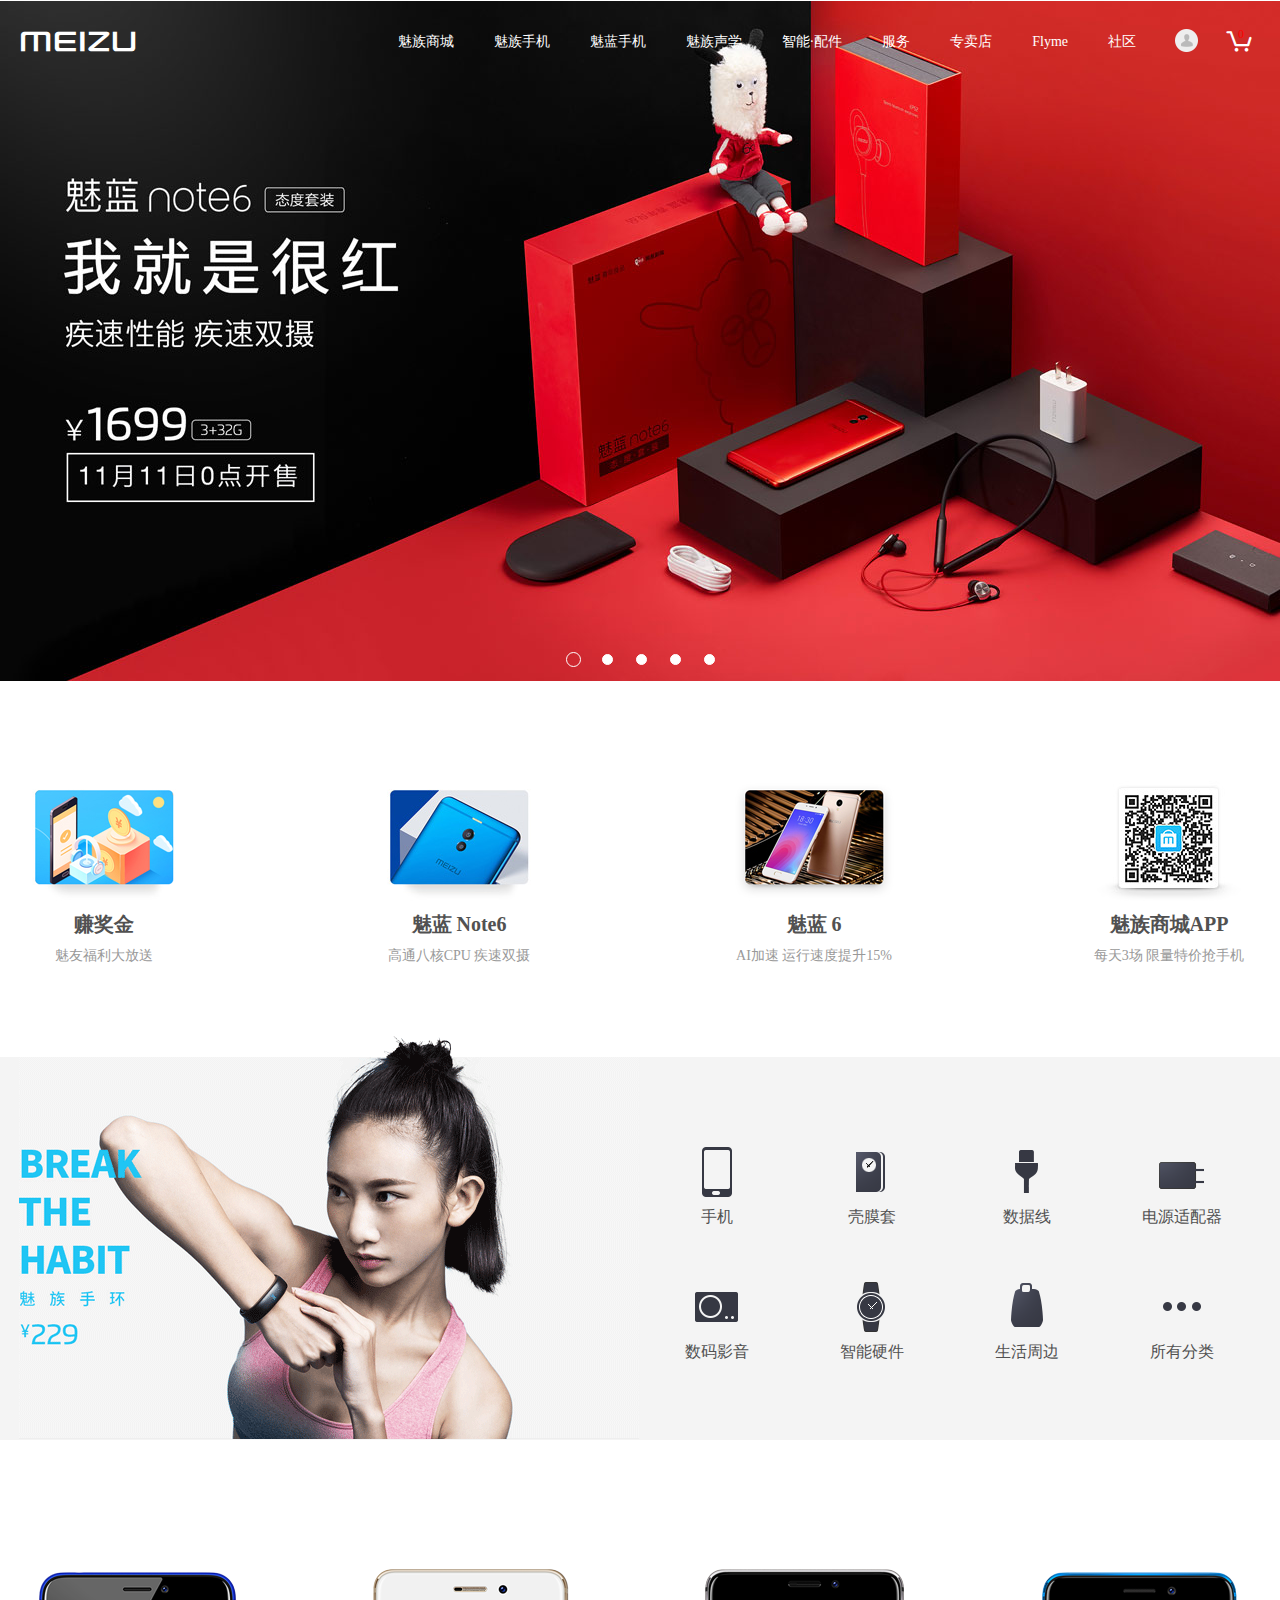
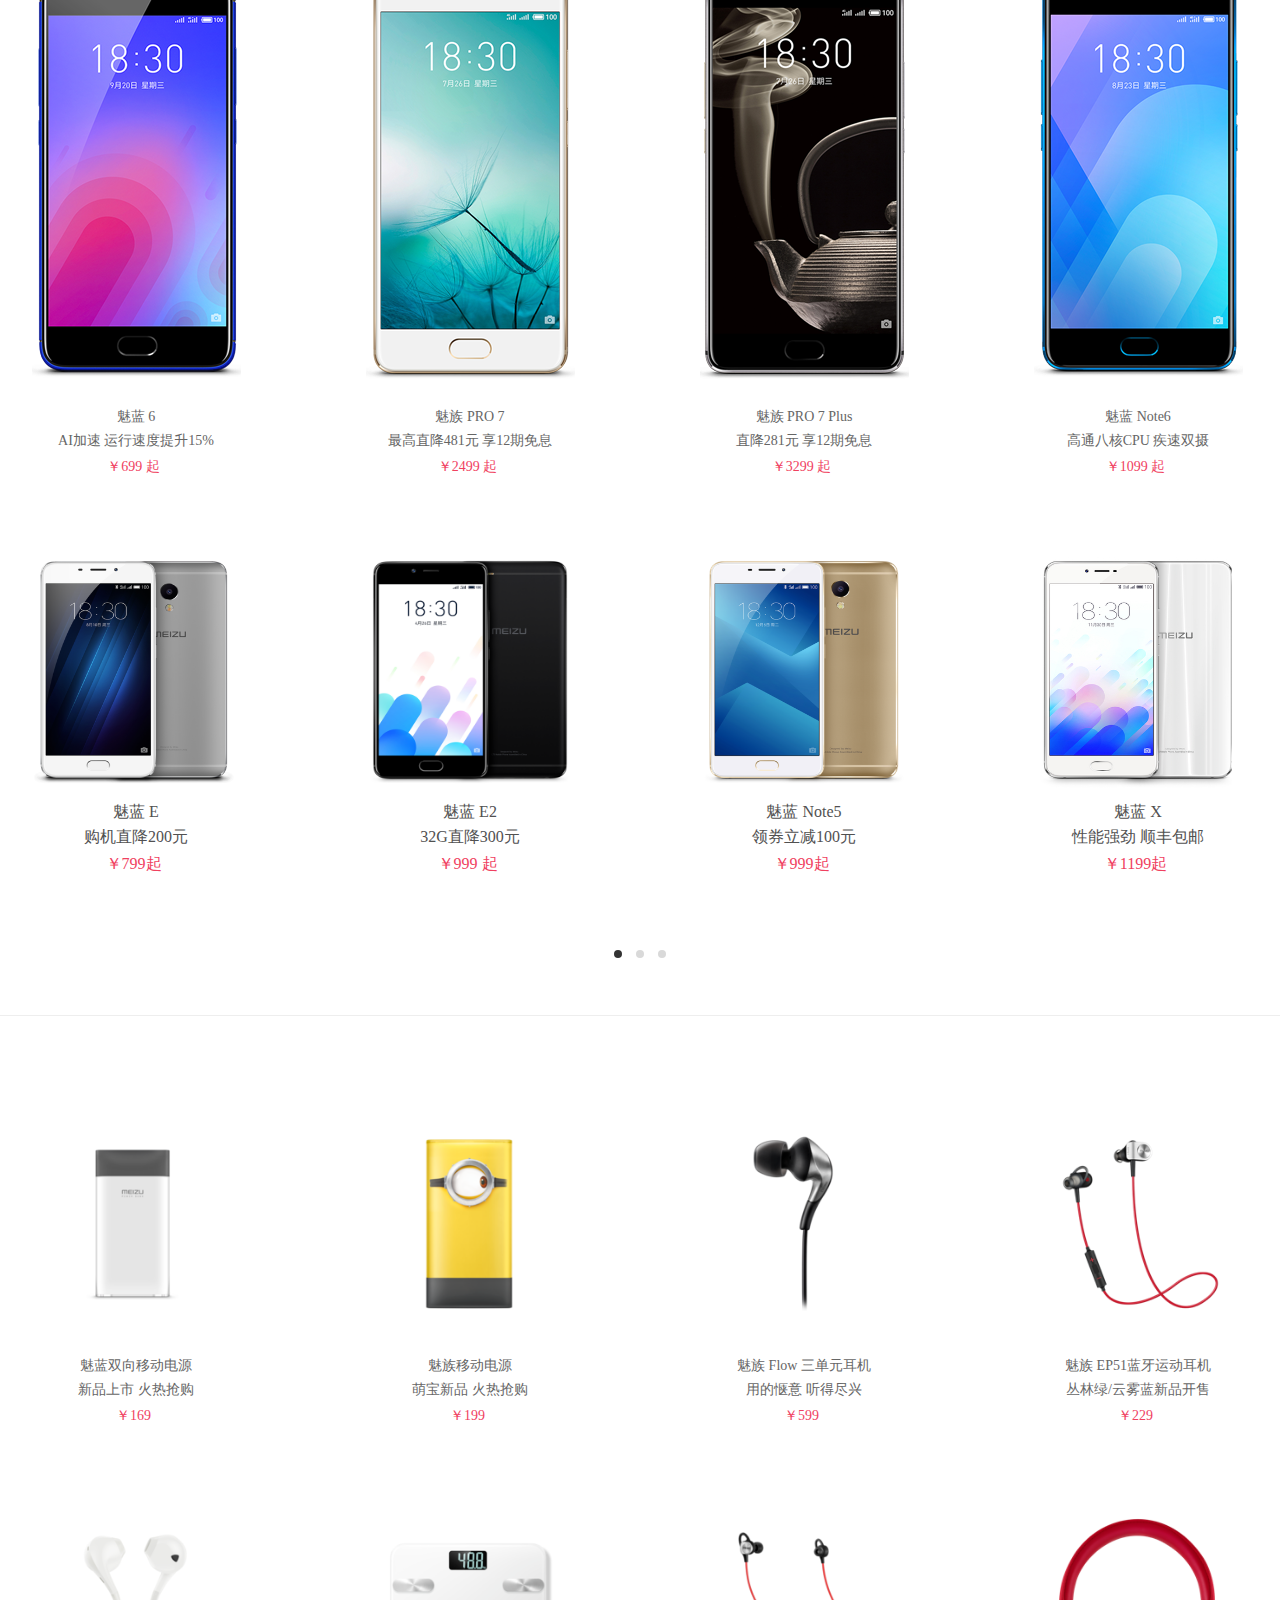
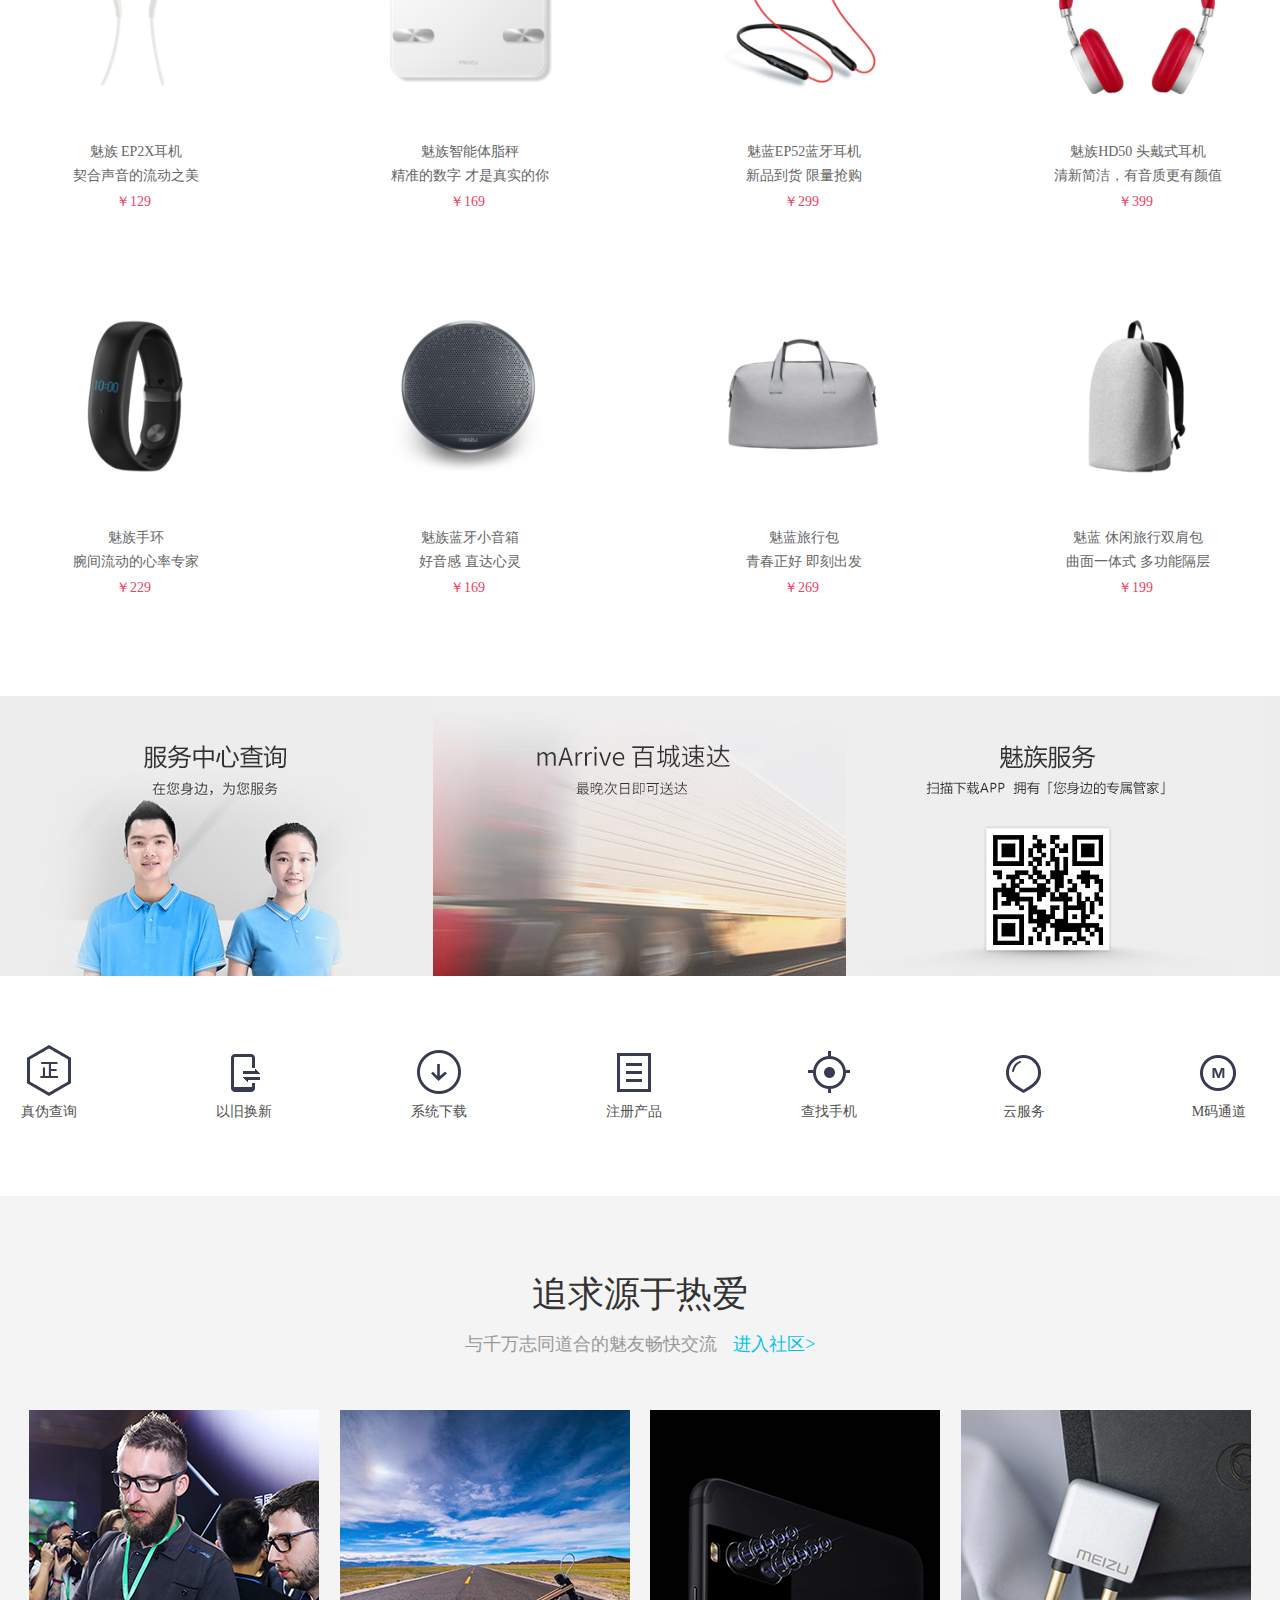
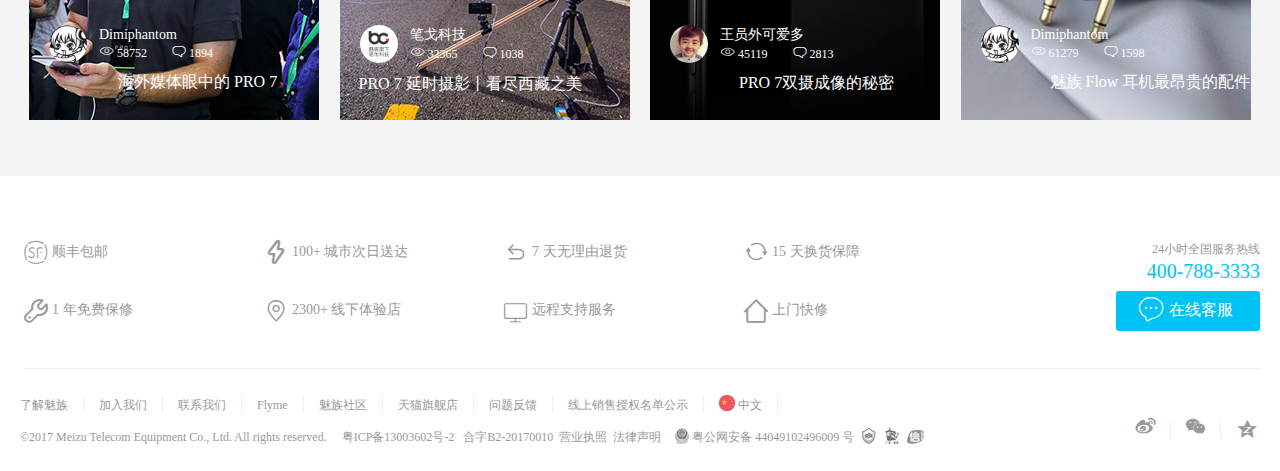
==== commit 29ee3c63: "修改" ====
--- a/meizu/index.html
+++ b/meizu/index.html
@@ -5,6 +5,7 @@
 		<meta charset="UTF-8">
 		<title>魅族官网-魅族智能手机官方网站</title>
 		<link rel="stylesheet" type="text/css" href="css/index.css" />
+		<link rel="stylesheet" type="text/css" href="css/commonBottom.css"/>
 		<link rel="stylesheet" type="text/css" href="iconfont/iconfont.css">
 	</head>
 
@@ -43,7 +44,7 @@
 					<!--nav-->
 					<div id="banner_nav">
 						<h1 id="logo">
-							<a href="javascript:void(0);">
+							<a href="index.html">
 								<i class="iconfont icon-meizu"></i>
 							</a>
 						</h1>
@@ -53,7 +54,7 @@
 							</li>
 							<li class="mzsj">
 								<a href="javascript:void(0);" class="blu">魅族手机</a>
-								<div class="morepro">
+								<div class="morepro morepro1">
 								<ul class="ul1">
 									<div>
 										<a href="javascript:void(0);">
@@ -78,7 +79,7 @@
 							</li>
 							<li class="mlsj">
 								<a href="javascript:void(0);" class="blu">魅蓝手机</a>
-								<div class="morepro">
+								<div class="morepro morepro2">
 								<ul class="ul2">
 									<div>
 										<a href="javascript:void(0);">
@@ -136,7 +137,7 @@
 							</li>
 							<li class="znpj">
 								<a href="javascript:void(0);" class="blu">智能·配件</a>
-								<div class="morepro">
+								<div class="morepro morepro3">
 								<ul class="ul3">
 									<div>
 										<a href="javascript:void(0);">
@@ -206,6 +207,12 @@
 							<a href="javascript:void(0);">
 								<img src="images/icon-user_90e5951.png" alt="" />
 							</a>
+							<div id="user">
+								<a href="login.html" class="ljdl">立即登录</a>
+								<a href="register.html" class="ljzc">立即注册</a>
+								<a href="javascript:;" class="grzx">个人中心</a>
+								<a href="javascript:;" class="tcdl">退出登录</a>
+							</div>
 						</div>
 						<div id="shopcar">
 							<a href="javascript:void(0);">
@@ -596,8 +603,8 @@
 			</div>
 		</div>
 	</body>
-
 </html>
 <script src="js/jquery-1.11.1.min.js"></script>
 <script src="js/sport5.js"></script>
+<script src="js/cookie.js"></script>
 <script src="js/index.js"></script>--- a/meizu/css/index.css
+++ b/meizu/css/index.css
@@ -1,54 +1,3 @@
-@charset "UTF-8";
-
-/*width:1242px*/
-
-html,body,ul,li,ol,dl,dd,dt,p,h1,h2,h3,h4,h5,h6,form,fieldset,legend,img {
-	margin: 0;
-	padding: 0;
-}
-
-ul,ol,li {
-	list-style: none;
-}
-
-a,u {
-	text-decoration: none;
-}
-
-h1,h2,h3,h4,h5,h6 {
-	font-size: 16px;
-	font-weight: 100;
-}
-
-b,strong {
-	font-weight: 100;
-}
-
-i,em {
-	font-style: normal;
-}
-
-img {
-	border: 0;
-	display: block;
-}
-
-html,body {
-	height: 100%;
-}
-
-.clearfix:after {
-	content: ".";
-	clear: both;
-	height: 0;
-	display: block;
-	overflow: hidden;
-	visibility: hidden;
-}
-
-.clearfix {
-	zoom: 1;
-}
 
 .banner_con,.con1_con,.classify_con,.static_phone_con,.find_phone_con,.product_con,.service_con,.tb_con,.community_con,.bottom_con{
 	width: 1242px;
@@ -91,7 +40,7 @@
 .banner_con #nav .morepro{
 	position: absolute;
 	width: 1920px;
-	height: 0;
+	height: 0px;
 	top:13px;
 	left:-739px;
 	background: #fff;
@@ -203,7 +152,26 @@
 	position: absolute;
 	left:339px;
 }
-
+#user{
+	position: absolute;
+	width: 70px;
+	padding-top: 5px;
+	padding-bottom: 15px;
+	left:-25px;
+	top:30px;
+	font-size: 12px;
+	background: #fff;
+	text-align: center;
+	display: none;
+}
+#user .grzx,#user .tcdl{
+	display: none;
+}
+#user a{
+	color:#515151;
+	margin-top: 10px;
+	display: block;
+}
 .banner_con #logo {
 	display: block;
 	width: 115px;
@@ -247,7 +215,7 @@
 	top: 28px;
 	right: 64px;
 	width: 22px;
-	height: 22px;
+	height: 80px;
 }
 
 .banner_con #shopcar {
@@ -791,141 +759,3 @@
 	margin-left: 20px;
 }
 
-/*bottom*/
-#bottom{
-	height: 295px;
-}
-.bottom_con{
-	height: 295px;
-}
-.bottom_con .bottom_top{
-	height: 192px;
-	margin-left: 4px;
-	border-bottom: 1px solid #eee;
-}
-.bottom_con .bottom_top ul{
-	float: left;
-    width: 960px;
-    margin-bottom:16px;
-    padding-top: 60px;
-}
-.bottom_con .bottom_top ul li{
-	float: left;
-    width: 240px;
-    margin-bottom: 27px;
-    line-height: 30px;
-}
-.bottom_con .bottom_top ul li a{
-	color: #999;
-}
-.bottom_top ul li a i{
-	color: #999;
-    vertical-align: middle;
-    font-size: 24px;
-}
-.bottom_top ul li a span{
-	vertical-align: middle;
-    font-size: 14px;
-}
-.bottom_top .bottom_topR{
-	float: right;
-    margin-top: 65px;
-    text-align: right;
-}
-.bottom_top .bottom_topR .desc{
-	font-size: 12px;
-    margin-bottom: 2px;
-    color:#999;
-}
-.bottom_top .bottom_topR .tel{
-	display: block;
-    font-size: 20px;
-    color: #00c3f5;
-    margin-bottom: 8px;
-}
-.bottom_top .bottom_topR .online{
-    display: inline-block;
-    vertical-align: middle;
-    width: 144px;
-    height: 40px;
-    color: #fff;
-    font-size: 16px;
-    border-radius: 3px;
-    background-color: #00c3f5;
-    line-height: 36px;
-    text-align: center;
-}
-.bottom_top .bottom_topR .online i{
-    vertical-align: middle;
-    font-size: 28px;
-}
-.bottom_top .bottom_topR .online span{
-	display: inline-block;
-    vertical-align: middle;
-    padding-right: 6px;
-}
-.bottom_bottom ul{
-	margin: 26px 0 18px;
-	height: 16px;
-}
-.bottom_bottom ul li{
-    float: left;
-    border-right: 1px solid #efefef;
-}
-.bottom_bottom ul li a{
-	color: #999;
-    font-size: 12px;
-    padding: 0 15px;
-    line-height: 12px;
-}
-.bottom_bottom ul li .pl0{
-	padding-left: 0;
-}
-.bottom_bottom .bq{
-	font-size: 12px;
-	color:#999;
-}
-.bottom_bottom .bq a{
-	color:#999;
-}
-.bottom_bottom .bq img{
-	display: inline-block;
-	vertical-align: middle;
-	margin-top: -4px;
-	margin-left: 5px;
-}
-.icon-guoqi{
-	color:#ed5565;
-	background: #f6ba41;
-	border-radius: 50%;
-}
-.bottom_bottomL{
-	float: left;
-}
-#bottom_bottomR{
-	float: right;
-	padding-top: 52px;
-	margin: 0;
-	position: relative;
-}
-#bottom_bottomR i{
-	font-size:23px;
-}
-#bottom_bottomR #br0{
-	border-right: 0;
-}
-#bottom_bottomR li a{
-	padding: 0 13px;
-}
-#bottom_bottomR #br0 a{
-	padding-right:0;
-}
-#bottom_bottomR #br0 i{
-	font-size:26px;
-}
-#bottom_bottomR div{
-	position: absolute;
-	bottom:28px;
-	left:-10px;
-	display: none;
-}
--- a/meizu/css/commonBottom.css
+++ b/meizu/css/commonBottom.css
@@ -0,0 +1,193 @@
+@charset "UTF-8";
+
+/*width:1242px*/
+
+html,body,ul,li,ol,dl,dd,dt,p,h1,h2,h3,h4,h5,h6,form,fieldset,legend,img {
+	margin: 0;
+	padding: 0;
+}
+
+ul,ol,li {
+	list-style: none;
+}
+
+a,u {
+	text-decoration: none;
+}
+
+h1,h2,h3,h4,h5,h6 {
+	font-size: 16px;
+	font-weight: 100;
+}
+
+b,strong {
+	font-weight: 100;
+}
+
+i,em {
+	font-style: normal;
+}
+
+img {
+	border: 0;
+	display: block;
+}
+
+html,body {
+	height: 100%;
+}
+
+.clearfix:after {
+	content: ".";
+	clear: both;
+	height: 0;
+	display: block;
+	overflow: hidden;
+	visibility: hidden;
+}
+
+.clearfix {
+	zoom: 1;
+}
+/*bottom*/
+.bottom_con{
+	width: 1240px;
+	margin: 0 auto;
+}
+#bottom{
+	height: 295px;
+}
+.bottom_con{
+	height: 295px;
+}
+.bottom_con .bottom_top{
+	height: 192px;
+	margin-left: 4px;
+	border-bottom: 1px solid #eee;
+}
+.bottom_con .bottom_top ul{
+	float: left;
+    width: 960px;
+    margin-bottom:16px;
+    padding-top: 60px;
+}
+.bottom_con .bottom_top ul li{
+	float: left;
+    width: 240px;
+    margin-bottom: 27px;
+    line-height: 30px;
+}
+.bottom_con .bottom_top ul li a{
+	color: #999;
+}
+.bottom_top ul li a i{
+	color: #999;
+    vertical-align: middle;
+    font-size: 24px;
+}
+.bottom_top ul li a span{
+	vertical-align: middle;
+    font-size: 14px;
+}
+.bottom_top .bottom_topR{
+	float: right;
+    margin-top: 65px;
+    text-align: right;
+}
+.bottom_top .bottom_topR .desc{
+	font-size: 12px;
+    margin-bottom: 2px;
+    color:#999;
+}
+.bottom_top .bottom_topR .tel{
+	display: block;
+    font-size: 20px;
+    color: #00c3f5;
+    margin-bottom: 8px;
+}
+.bottom_top .bottom_topR .online{
+    display: inline-block;
+    vertical-align: middle;
+    width: 144px;
+    height: 40px;
+    color: #fff;
+    font-size: 16px;
+    border-radius: 3px;
+    background-color: #00c3f5;
+    line-height: 36px;
+    text-align: center;
+}
+.bottom_top .bottom_topR .online i{
+    vertical-align: middle;
+    font-size: 28px;
+}
+.bottom_top .bottom_topR .online span{
+	display: inline-block;
+    vertical-align: middle;
+    padding-right: 6px;
+}
+.bottom_bottom ul{
+	margin: 26px 0 18px;
+	height: 16px;
+}
+.bottom_bottom ul li{
+    float: left;
+    border-right: 1px solid #efefef;
+}
+.bottom_bottom ul li a{
+	color: #999;
+    font-size: 12px;
+    padding: 0 15px;
+    line-height: 12px;
+}
+.bottom_bottom ul li .pl0{
+	padding-left: 0;
+}
+.bottom_bottom .bq{
+	font-size: 12px;
+	color:#999;
+}
+.bottom_bottom .bq a{
+	color:#999;
+}
+.bottom_bottom .bq img{
+	display: inline-block;
+	vertical-align: middle;
+	margin-top: -4px;
+	margin-left: 5px;
+}
+.icon-guoqi{
+	color:#ed5565;
+	background: #f6ba41;
+	border-radius: 50%;
+}
+.bottom_bottomL{
+	float: left;
+}
+#bottom_bottomR{
+	float: right;
+	padding-top: 52px;
+	margin: 0;
+	position: relative;
+}
+#bottom_bottomR i{
+	font-size:23px;
+}
+#bottom_bottomR #br0{
+	border-right: 0;
+}
+#bottom_bottomR li a{
+	padding: 0 13px;
+}
+#bottom_bottomR #br0 a{
+	padding-right:0;
+}
+#bottom_bottomR #br0 i{
+	font-size:26px;
+}
+#bottom_bottomR div{
+	position: absolute;
+	bottom:28px;
+	left:-10px;
+	display: none;
+}
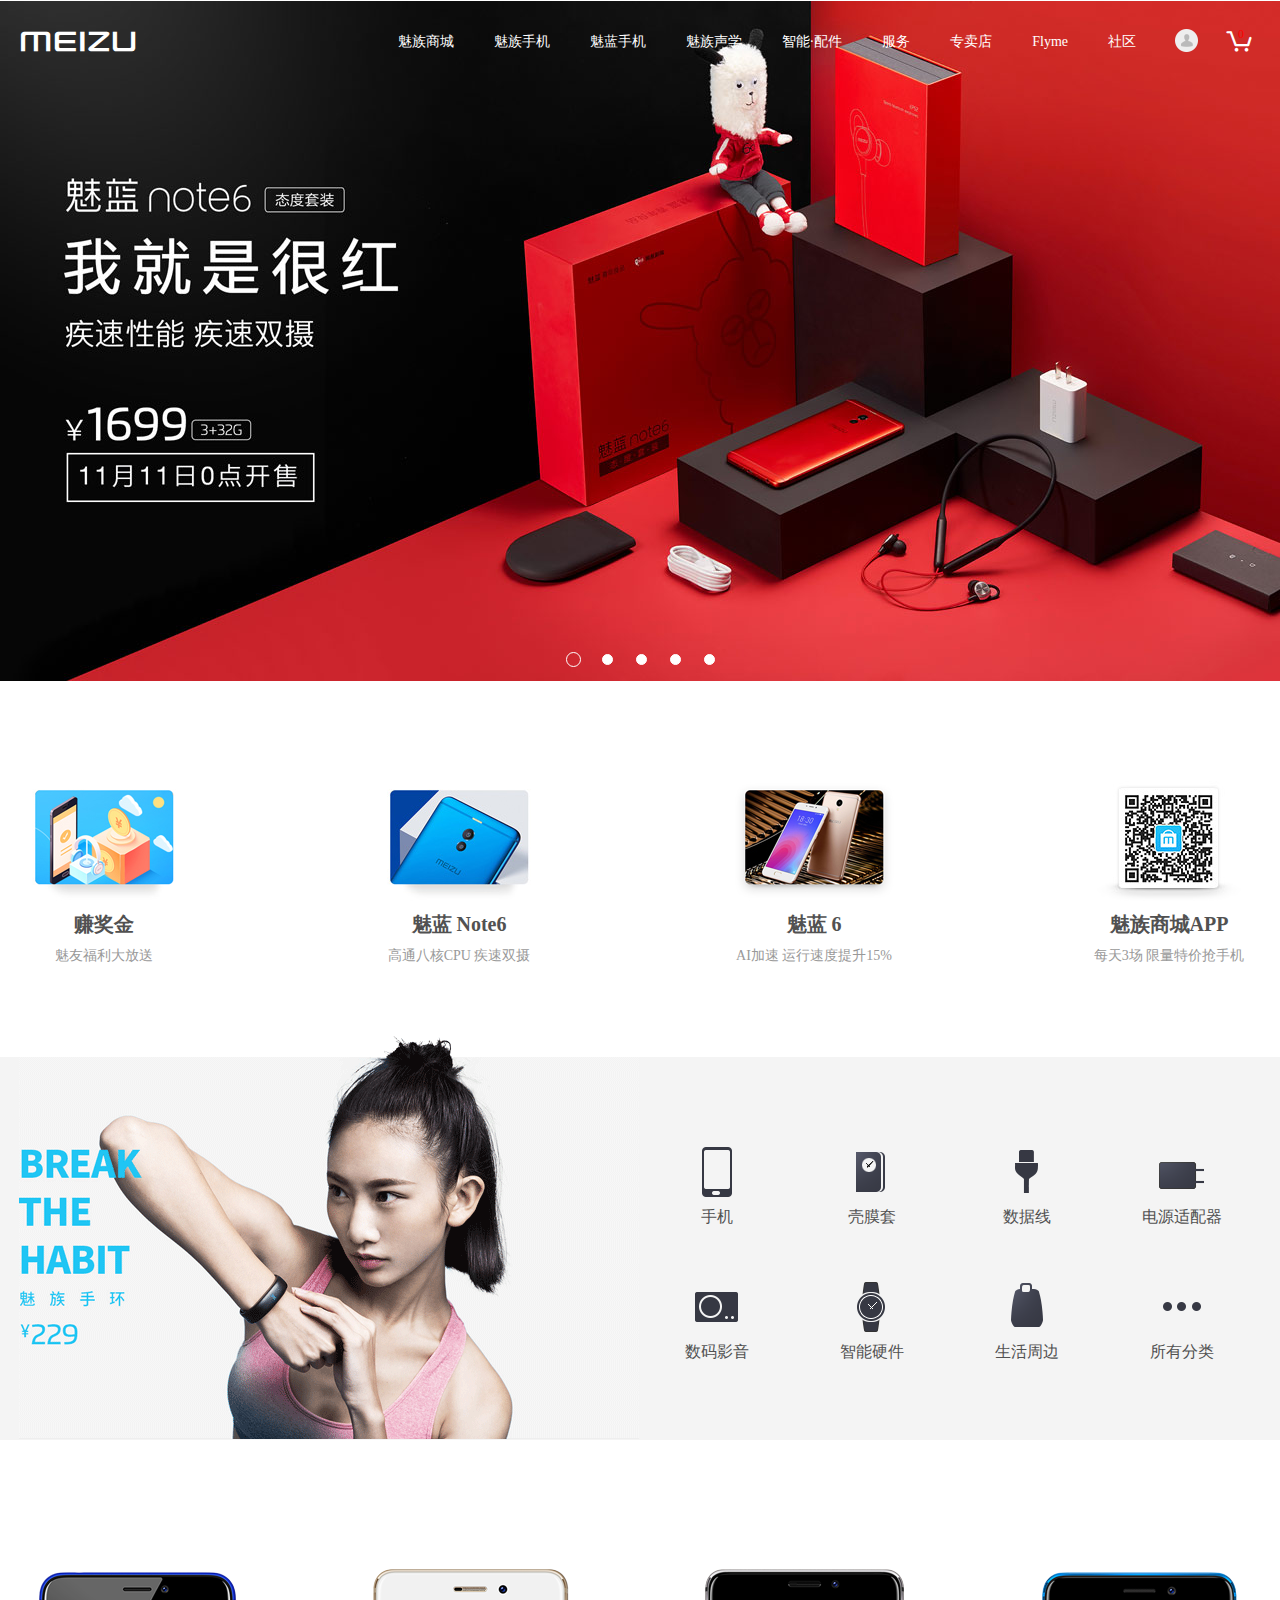
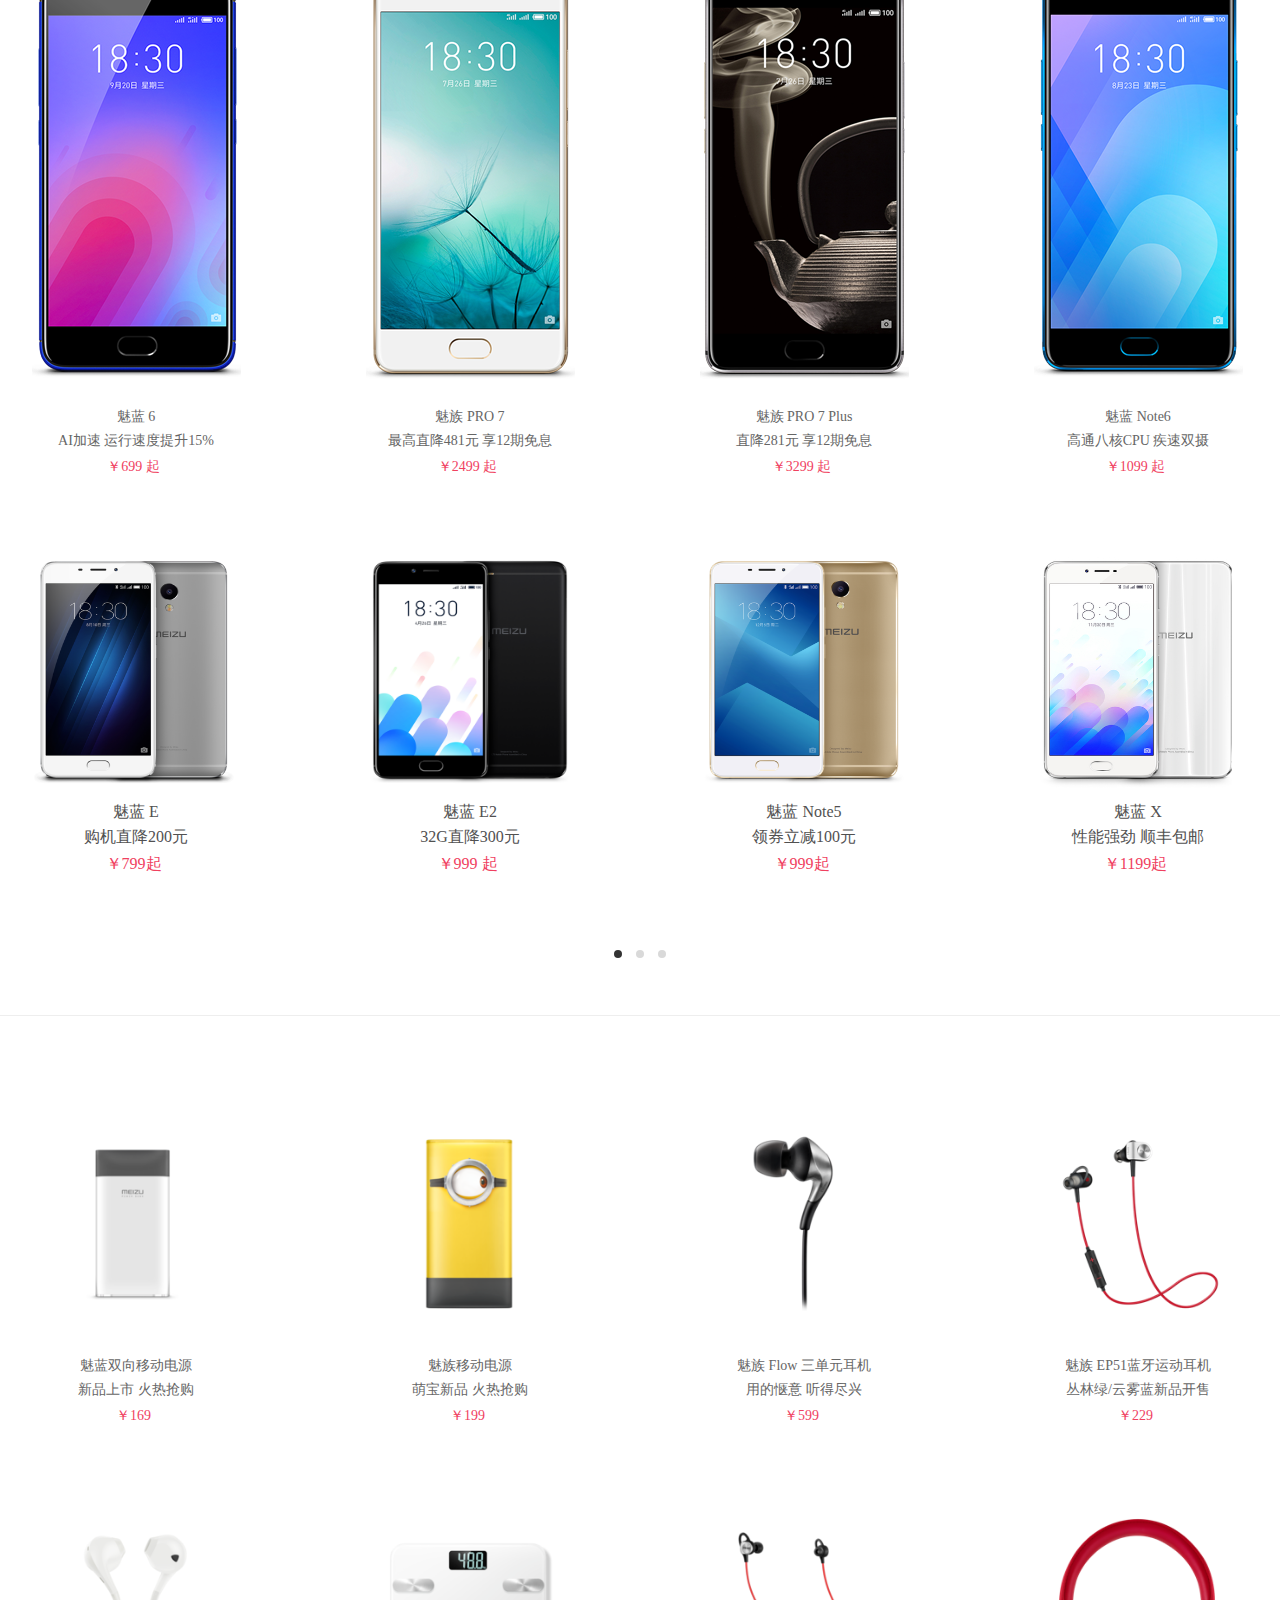
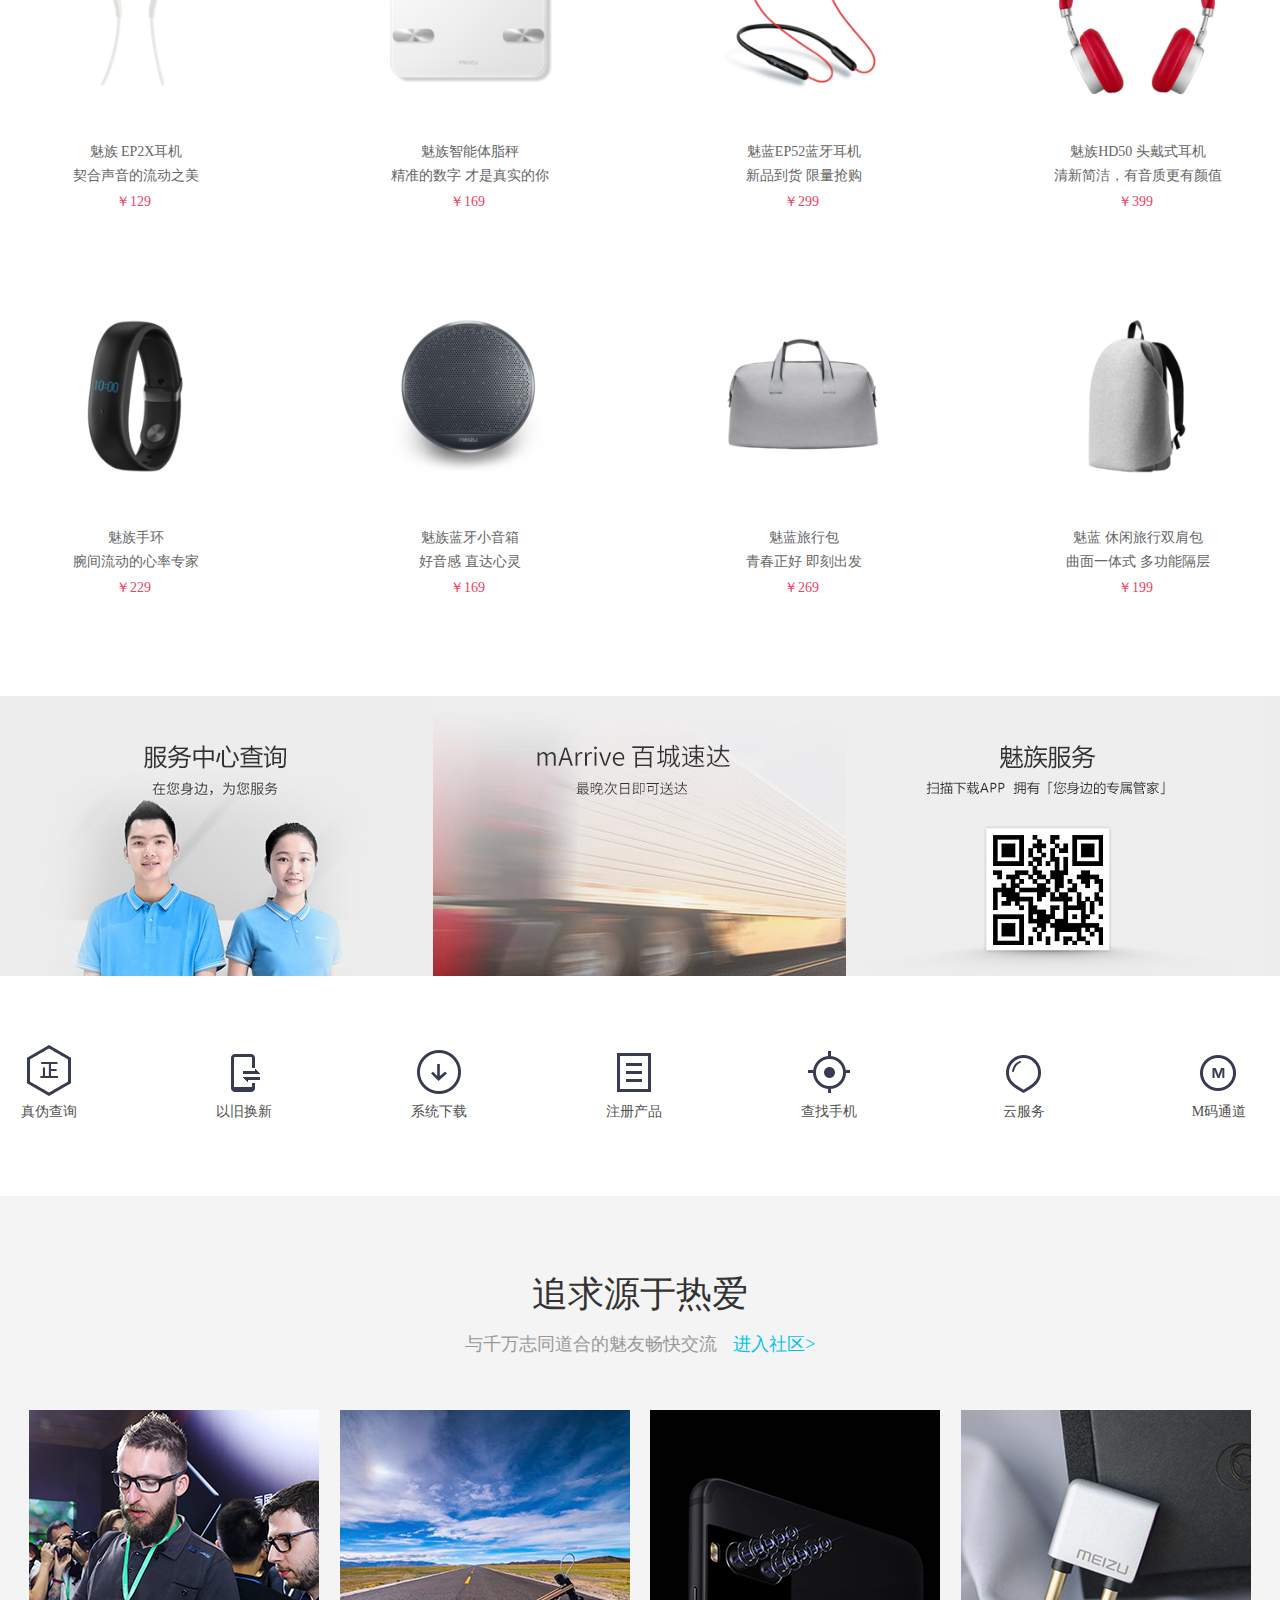
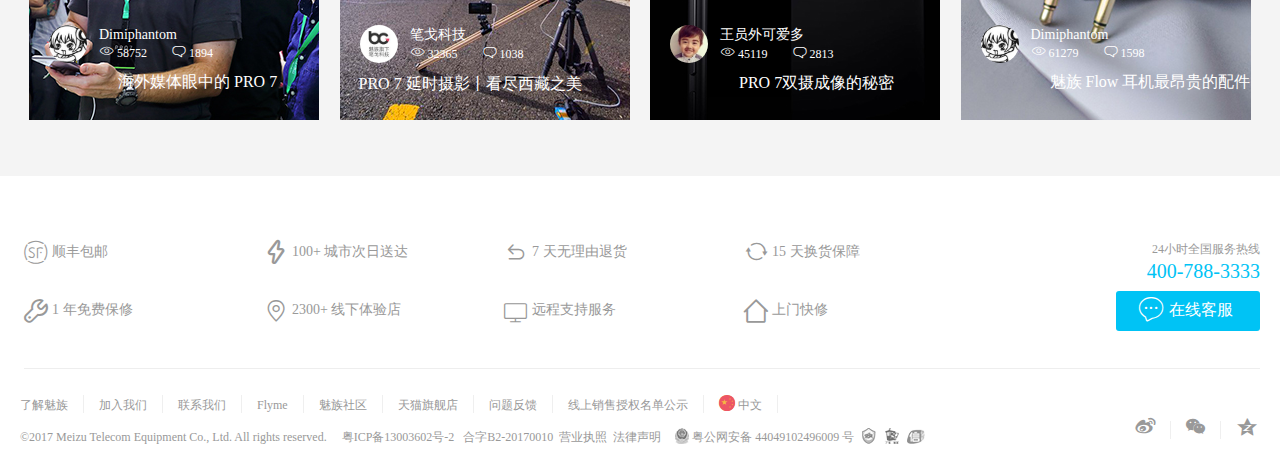
==== commit b219c877: "修改" ====
--- a/meizu/index.html
+++ b/meizu/index.html
@@ -14,22 +14,22 @@
 		<div id="banner">
 			<div class="banner_con">
 				<div id="banner_yd">
-					<a href="javascript:void(0);">
+					<a href="parameter.html">
 						<img src="images/banner1.jpg" alt="" />
 					</a>
-					<a href="javascript:void(0);">
+					<a href="parameter.html">
 						<img src="images/banner2.jpg" alt="" />
 					</a>
-					<a href="javascript:void(0);">
+					<a href="parameter.html">
 						<img src="images/banner3.jpg" alt="" />
 					</a>
-					<a href="javascript:void(0);">
+					<a href="parameter.html">
 						<img src="images/banner4.jpg" alt="" />
 					</a>
-					<a href="javascript:void(0);">
+					<a href="parameter.html">
 						<img src="images/banner5.jpg" alt="" />
 					</a>
-					<a href="javascript:void(0);">
+					<a href="parameter.html">
 						<img src="images/banner1.jpg" alt="" />
 					</a>
 				</div>
@@ -50,26 +50,26 @@
 						</h1>
 						<ul id="nav">
 							<li>
-								<a href="javascript:void(0);" class="blu">魅族商城</a>
+								<a href="commodity.html" class="blu">魅族商城</a>
 							</li>
 							<li class="mzsj">
 								<a href="javascript:void(0);" class="blu">魅族手机</a>
 								<div class="morepro morepro1">
 								<ul class="ul1">
 									<div>
-										<a href="javascript:void(0);">
+										<a href="parameter.html">
 											<img src="images/mzpro7.png" alt="" />
 											<span>魅族 PRO 7</span>
 										</a>
 									</div>
 									<div>
-										<a href="javascript:void(0);">
+										<a href="parameter.html">
 											<img src="images/mzpro6p.png" alt="" />
 											<span>魅族 PRO 6Plus</span>
 										</a>
 									</div>
 									<div>
-										<a href="javascript:void(0);">
+										<a href="parameter.html">
 											<img src="images/mzpro6s(2).png" alt="" />
 											<span>魅族 PRO 6s</span>
 										</a>
@@ -82,49 +82,49 @@
 								<div class="morepro morepro2">
 								<ul class="ul2">
 									<div>
-										<a href="javascript:void(0);">
+										<a href="parameter.html">
 											<img src="images/mlnote5(2).png" alt="" />
 											<span>魅蓝 note5</span>
 										</a>
 									</div>
 									<div>
-										<a href="javascript:void(0);">
+										<a href="parameter.html">
 											<img src="images/ml6.png" alt="" />
 											<span>魅蓝6</span>
 										</a>
 									</div>
 									<div>
-										<a href="javascript:void(0);">
+										<a href="parameter.html">
 											<img src="images/ml5a.png" alt="" />
 											<span>魅蓝 A5</span>
 										</a>
 									</div>
 									<div>
-										<a href="javascript:void(0);">
+										<a href="parameter.html">
 											<img src="images/mlx.png" alt="" />
 											<span>魅蓝 X</span>
 										</a>
 									</div>
 									<div>
-										<a href="javascript:void(0);">
+										<a href="parameter.html">
 											<img src="images/mle2(2).png" alt="" />
 											<span>魅蓝 E2</span>
 										</a>
 									</div>
 									<div>
-										<a href="javascript:void(0);">
+										<a href="parameter.html">
 											<img src="images/mlnote6.png" alt="" />
 											<span>魅蓝 Note6</span>
 										</a>
 									</div>
 									<div>
-										<a href="javascript:void(0);">
+										<a href="parameter.html">
 											<img src="images/ml5s.png" alt="" />
 											<span>魅蓝 5S</span>
 										</a>
 									</div>
 									<div>
-										<a href="javascript:void(0);">
+										<a href="parameter.html">
 											<img src="images/ml5.png" alt="" />
 											<span>魅蓝 5</span>
 										</a>
@@ -140,49 +140,49 @@
 								<div class="morepro morepro3">
 								<ul class="ul3">
 									<div>
-										<a href="javascript:void(0);">
+										<a href="parameter.html">
 											<img src="images/mzflow.png" alt="" />
 											<span>魅族 Flow</span>
 										</a>
 									</div>
 									<div>
-										<a href="javascript:void(0);">
+										<a href="parameter.html">
 											<img src="images/mlep52.png" alt="" />
 											<span>魅蓝 EP52</span>
 										</a>
 									</div>
 									<div>
-										<a href="javascript:void(0);">
+										<a href="parameter.html">
 											<img src="images/mlyx.png" alt="" />
 											<span>魅族蓝牙小音箱</span>
 										</a>
 									</div>
 									<div>
-										<a href="javascript:void(0);">
+										<a href="parameter.html">
 											<img src="images/mzhd50.png" alt="" />
 											<span>魅族 HD50</span>
 										</a>
 									</div>
 									<div>
-										<a href="javascript:void(0);">
+										<a href="parameter.html">
 											<img src="images/yddy.png" alt="" />
 											<span>双向闪充移动电源</span>
 										</a>
 									</div>
 									<div>
-										<a href="javascript:void(0);">
+										<a href="parameter.html">
 											<img src="images/mzsh(2).png" alt="" />
 											<span>魅族手环</span>
 										</a>
 									</div>
 									<div>
-										<a href="javascript:void(0);">
+										<a href="parameter.html">
 											<img src="images/everyday.png" alt="" />
 											<span>Everyday 轻装系列</span>
 										</a>
 									</div>
 									<div>
-										<a href="javascript:void(0);">
+										<a href="commodity.html">
 											<img src="images/more.png" alt="" />
 											<span>更多配件</span>
 										</a>
@@ -215,7 +215,7 @@
 							</div>
 						</div>
 						<div id="shopcar">
-							<a href="javascript:void(0);">
+							<a href="shopcar.html">
 								<i class="iconfont icon-gouwuche"></i>
 								<em>0</em>
 							</a>
@@ -230,21 +230,21 @@
 				<div class="pt clearfix">
 					<div id="ptwrapper" class="clearfix">
 						<!--<div class="con1_con1">
-							<a href="#">
+							<a href="javasctipt:;">
 								<img src="images/zjj.jpg" alt="" />
 								<h4>赚奖金</h4>
 								<span>魅友福利大放送</span>
 							</a>
 						</div>
 						<div class="con1_con2">
-							<a href="#">
+							<a href="javasctipt:;">
 								<img src="images/mlnote6.jpg" alt="" />
 								<h4>魅蓝 Note6</h4>
 								<span>高通八核CPU 疾速双摄</span>
 							</a>
 						</div>
 						<div class="con1_con3">
-							<a href="#">
+							<a href="javasctipt:;">
 								<img src="images/ml6.jpg" alt="" />
 								<h4>魅蓝 6</h4>
 								<span>AI加速 运行速度提升15%</span>
@@ -273,28 +273,28 @@
 				<div class="classify_right">
 					<ul>
 						<li>
-							<a href="javascript:void(0);"><img src="images/sj.png" alt="" /><span>手机</span></a>
-						</li>
-						<li>
-							<a href="javascript:void(0);"><img src="images/kmt.png" alt="" /><span>壳膜套</span></a>
-						</li>
-						<li>
-							<a href="javascript:void(0);"><img src="images/sjx.png" alt="" /><span>数据线</span></a>
-						</li>
-						<li>
-							<a href="javascript:void(0);"><img src="images/dyspq.png" alt="" /><span>电源适配器</span></a>
-						</li>
-						<li>
-							<a href="javascript:void(0);"><img src="images/smyy.png" alt="" /><span>数码影音</span></a>
-						</li>
-						<li>
-							<a href="javascript:void(0);"><img src="images/znyj.png" alt="" /><span>智能硬件</span></a>
-						</li>
-						<li>
-							<a href="javascript:void(0);"><img src="images/shzb.png" alt="" /><span>生活周边</span></a>
-						</li>
-						<li>
-							<a href="javascript:void(0);"><img src="images/sl.png" alt="" /><span>所有分类</span></a>
+							<a href="commodity.html"><img src="images/sj.png" alt="" /><span>手机</span></a>
+						</li>
+						<li>
+							<a href="commodity.html"><img src="images/kmt.png" alt="" /><span>壳膜套</span></a>
+						</li>
+						<li>
+							<a href="commodity.html"><img src="images/sjx.png" alt="" /><span>数据线</span></a>
+						</li>
+						<li>
+							<a href="commodity.html"><img src="images/dyspq.png" alt="" /><span>电源适配器</span></a>
+						</li>
+						<li>
+							<a href="commodity.html"><img src="images/smyy.png" alt="" /><span>数码影音</span></a>
+						</li>
+						<li>
+							<a href="commodity.html"><img src="images/znyj.png" alt="" /><span>智能硬件</span></a>
+						</li>
+						<li>
+							<a href="commodity.html"><img src="images/shzb.png" alt="" /><span>生活周边</span></a>
+						</li>
+						<li>
+							<a href="commodity.html"><img src="images/sl.png" alt="" /><span>所有分类</span></a>
 						</li>
 					</ul>
 				</div>
@@ -377,17 +377,17 @@
 		<div id="service" class="clearfix">
 			<div class="service_con clearfix">
 				<div class="service_conL">
-					<a href="#">
+					<a href="javasctipt:;">
 						<img src="images/serviceL.jpg" alt="" />
 					</a>
 				</div>
 				<div class="service_conC">
-					<a href="#">
+					<a href="javasctipt:;">
 						<img src="images/serviceC.jpg" alt="" />
 					</a>
 				</div>
 				<div class="service_conR">
-					<a href="#">
+					<a href="javasctipt:;">
 						<img src="images/serviceR.jpg" alt="" />
 					</a>
 				</div>
@@ -398,25 +398,25 @@
 			<div class="tb_con">
 				<ul>
 					<li>
-						<a href="#"><img src="images/tb1.png" alt="" /><span>真伪查询</span></a>
-					</li>
-					<li>
-						<a href="#"><img src="images/tb2.png" alt="" /><span>以旧换新</span></a>
-					</li>
-					<li>
-						<a href="#"><img src="images/tb3.png" alt="" /><span>系统下载</span></a>
-					</li>
-					<li>
-						<a href="#"><img src="images/tb4.png" alt="" /><span>注册产品</span></a>
-					</li>
-					<li>
-						<a href="#"><img src="images/tb5.png" alt="" /><span>查找手机</span></a>
-					</li>
-					<li>
-						<a href="#"><img src="images/tb6.png" alt="" /><span>云服务</span></a>
+						<a href="javasctipt:;"><img src="images/tb1.png" alt="" /><span>真伪查询</span></a>
+					</li>
+					<li>
+						<a href="javasctipt:;"><img src="images/tb2.png" alt="" /><span>以旧换新</span></a>
+					</li>
+					<li>
+						<a href="javasctipt:;"><img src="images/tb3.png" alt="" /><span>系统下载</span></a>
+					</li>
+					<li>
+						<a href="javasctipt:;"><img src="images/tb4.png" alt="" /><span>注册产品</span></a>
+					</li>
+					<li>
+						<a href="javasctipt:;"><img src="images/tb5.png" alt="" /><span>查找手机</span></a>
+					</li>
+					<li>
+						<a href="javasctipt:;"><img src="images/tb6.png" alt="" /><span>云服务</span></a>
 					</li>
 					<li class="mr0">
-						<a href="#"><img src="images/tb7.png" alt="" /><span>M码通道</span></a>
+						<a href="javasctipt:;"><img src="images/tb7.png" alt="" /><span>M码通道</span></a>
 					</li>
 				</ul>
 			</div>
@@ -426,7 +426,7 @@
 			<div class="community_con">
 				<h2>追求源于热爱</h2>
 				<p>与千万志同道合的魅友畅快交流
-					<a href="#">进入社区></a>
+					<a href="javasctipt:;">进入社区></a>
 				</p>
 				<ul class="bbs_con clearfix">
 					<!--<li>
@@ -465,49 +465,49 @@
 				<div class="bottom_top">
 					<ul>
 						<li>
-							<a href="#">
+							<a href="javasctipt:;">
 								<i class="iconfont icon-shunfengmendian01"></i>
 								<span>顺丰包邮</span>
 							</a>
 						</li>
 						<li>
-							<a href="#">
+							<a href="javasctipt:;">
 								<i class="iconfont icon-shandian"></i>
 								<span>100+ 城市次日送达</span>
 							</a>
 						</li>
 						<li>
-							<a href="#">
+							<a href="javasctipt:;">
 								<i class="iconfont icon-fanhui"></i>
 								<span>7 天无理由退货</span>
 							</a>
 						</li>
 						<li>
-							<a href="#">
+							<a href="javasctipt:;">
 								<i class="iconfont icon-shuaxin-"></i>
 								<span>15 天换货保障</span>
 							</a>
 						</li>
 						<li>
-							<a href="#">
+							<a href="javasctipt:;">
 								<i class="iconfont icon-banshou"></i>
 								<span>1 年免费保修</span>
 							</a>
 						</li>
 						<li>
-							<a href="#">
+							<a href="javasctipt:;">
 								<i class="iconfont icon-dingwei"></i>
 								<span>2300+ 线下体验店</span>
 							</a>
 						</li>
 						<li>
-							<a href="#">
+							<a href="javasctipt:;">
 								<i class="iconfont icon-screen"></i>
 								<span>远程支持服务</span>
 							</a>
 						</li>
 						<li>
-							<a href="#">
+							<a href="javasctipt:;">
 								<i class="iconfont icon-fangchanxinxi"></i>
 								<span>上门快修</span>
 							</a>
@@ -515,9 +515,9 @@
 					</ul>
 					<div class="bottom_topR">
 						<p class="desc">24小时全国服务热线</p>
-						<a href="#" class="tel">400-788-3333</a>
+						<a href="javasctipt:;" class="tel">400-788-3333</a>
 						<p>
-							<a href="#" class="online">
+							<a href="javasctipt:;" class="online">
 								<i class="iconfont icon-liaotianico"></i>
 								<span>在线客服</span>
 							</a>
@@ -528,31 +528,31 @@
 					<div class="bottom_bottomL">
 						<ul>
 							<li>
-								<a href="#" class="pl0">了解魅族</a>
-							</li>
-							<li>
-								<a href="#">加入我们</a>
-							</li>
-							<li>
-								<a href="#">联系我们</a>
-							</li>
-							<li>
-								<a href="#">Flyme</a>
-							</li>
-							<li>
-								<a href="#">魅族社区</a>
-							</li>
-							<li>
-								<a href="#">天猫旗舰店</a>
-							</li>
-							<li>
-								<a href="#">问题反馈</a>
-							</li>
-							<li>
-								<a href="#">线上销售授权名单公示</a>
-							</li>
-							<li>
-								<a href="#">
+								<a href="javasctipt:;" class="pl0">了解魅族</a>
+							</li>
+							<li>
+								<a href="javasctipt:;">加入我们</a>
+							</li>
+							<li>
+								<a href="javasctipt:;">联系我们</a>
+							</li>
+							<li>
+								<a href="javasctipt:;">Flyme</a>
+							</li>
+							<li>
+								<a href="javasctipt:;">魅族社区</a>
+							</li>
+							<li>
+								<a href="javasctipt:;">天猫旗舰店</a>
+							</li>
+							<li>
+								<a href="javasctipt:;">问题反馈</a>
+							</li>
+							<li>
+								<a href="javasctipt:;">线上销售授权名单公示</a>
+							</li>
+							<li>
+								<a href="javasctipt:;">
 									<i class="iconfont icon-guoqi"></i>
 									<span>中文</span>
 								</a>
@@ -561,19 +561,19 @@
 						<div class="bq">
 							<p>
 								<span>©2017 Meizu Telecom Equipment Co., Ltd. All rights reserved.&nbsp;&nbsp;&nbsp;&nbsp;</span>
-								<a href="#">粤ICP备13003602号-2&nbsp;&nbsp;</a>
-								<a href="#">合字B2-20170010&nbsp;</a>
-								<a href="#">营业执照&nbsp;</a>
-								<a href="#">法律声明&nbsp;&nbsp;</a>
+								<a href="javasctipt:;">粤ICP备13003602号-2&nbsp;&nbsp;</a>
+								<a href="javasctipt:;">合字B2-20170010&nbsp;</a>
+								<a href="javasctipt:;">营业执照&nbsp;</a>
+								<a href="javasctipt:;">法律声明&nbsp;&nbsp;</a>
 								<img src="images/jh.png" alt="" />
 								<span>粤公网安备 44049102496009 号</span>
-								<a href="#" class="zj">
+								<a href="javasctipt:;" class="zj">
 									<img src="images/bq_03.png" alt="" />
 								</a>
-								<a href="#" class="jc">
+								<a href="javasctipt:;" class="jc">
 									<img src="images/bq_05.png" alt="" />
 								</a>
-								<a href="#" class="x">
+								<a href="javasctipt:;" class="x">
 									<img src="images/bq_07.png" alt="" />
 								</a>
 							</p>			
@@ -581,17 +581,17 @@
 					</div>
 					<ul id="bottom_bottomR">
 						<li>
-							<a href="#">
+							<a href="javasctipt:;">
 								<i class="iconfont icon-iconfontweibowukuang-copy"></i>
 							</a>
 						</li>
 						<li>
-							<a href="#">
+							<a href="javasctipt:;">
 								<i class="iconfont icon-weixin"></i>
 							</a>
 						</li>
 						<li id="br0">
-							<a href="#">
+							<a href="javasctipt:;">
 								<i class="iconfont icon-kongjian"></i>
 							</a>
 						</li>
@@ -607,4 +607,5 @@
 <script src="js/jquery-1.11.1.min.js"></script>
 <script src="js/sport5.js"></script>
 <script src="js/cookie.js"></script>
+<script src="js/public.js"></script>
 <script src="js/index.js"></script>--- a/meizu/css/commonBottom.css
+++ b/meizu/css/commonBottom.css
@@ -184,6 +184,7 @@
 }
 #bottom_bottomR #br0 i{
 	font-size:26px;
+	line-height: 4px;
 }
 #bottom_bottomR div{
 	position: absolute;
